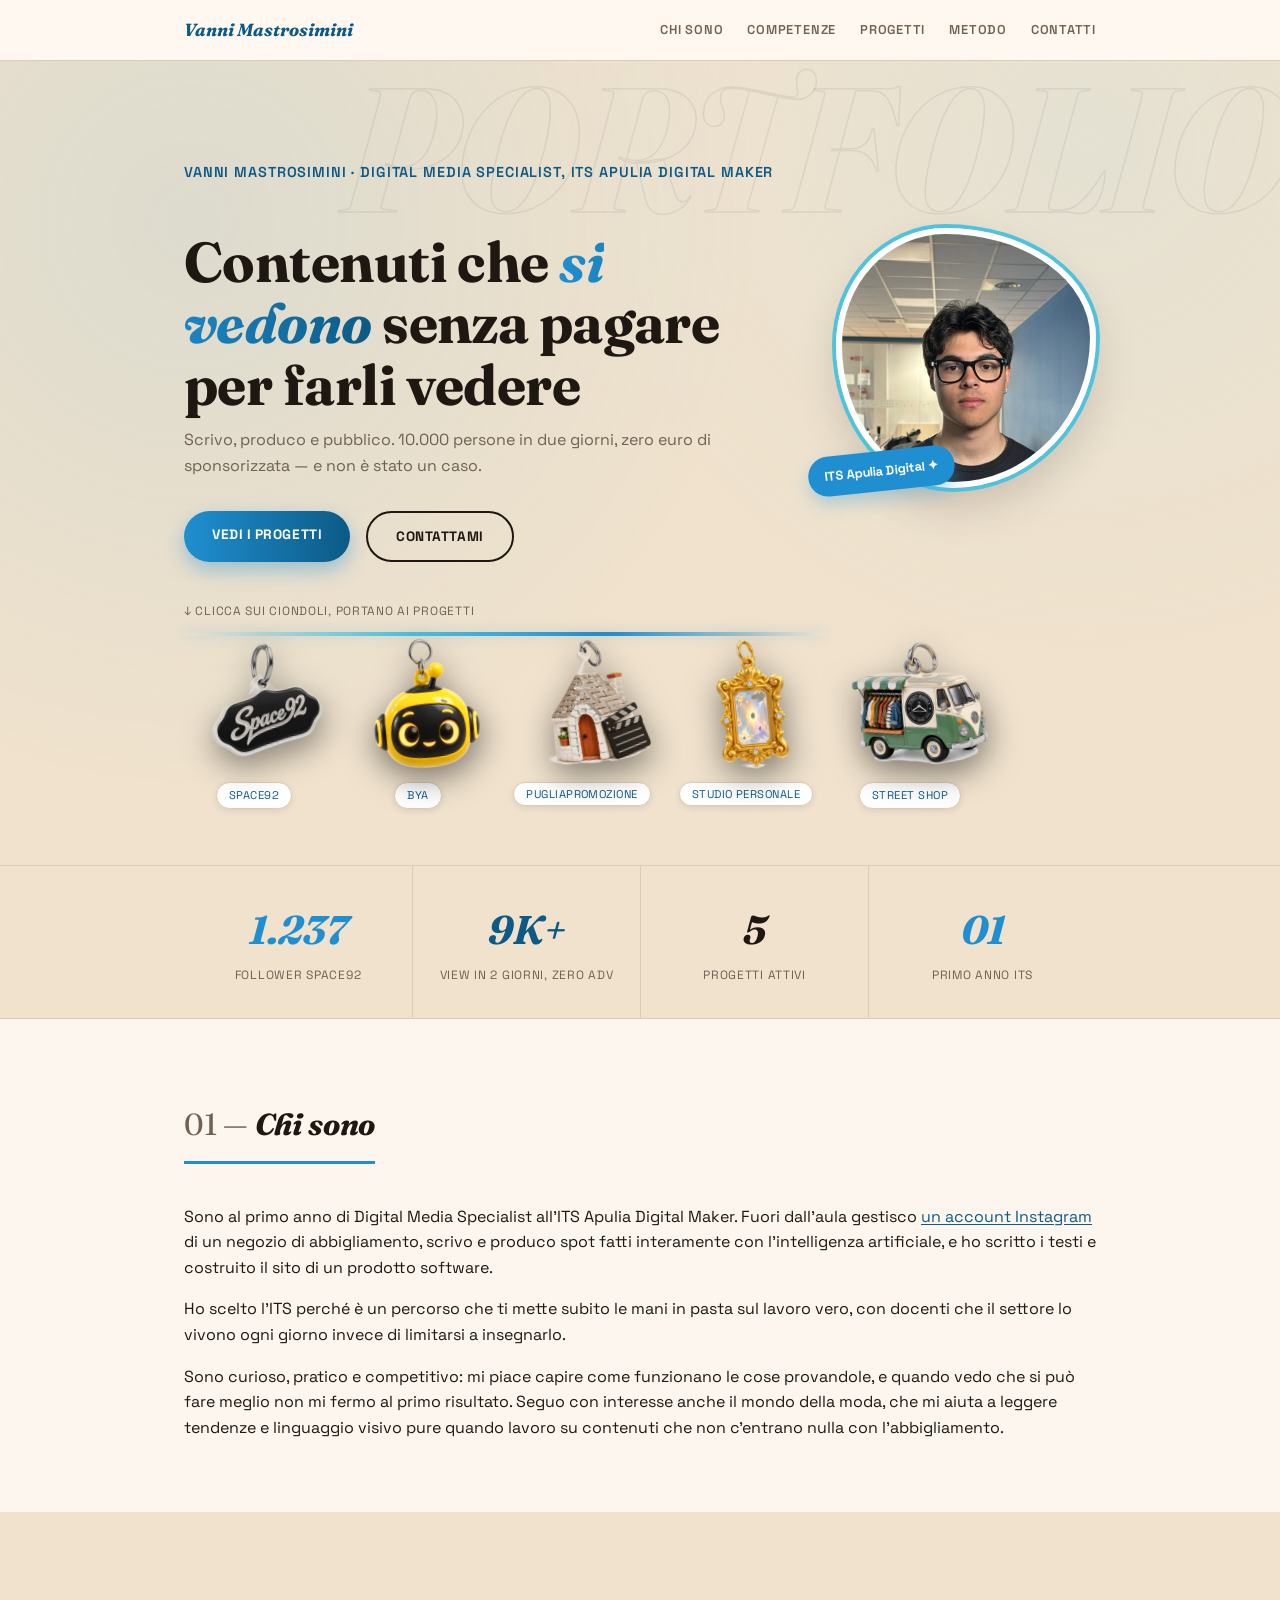
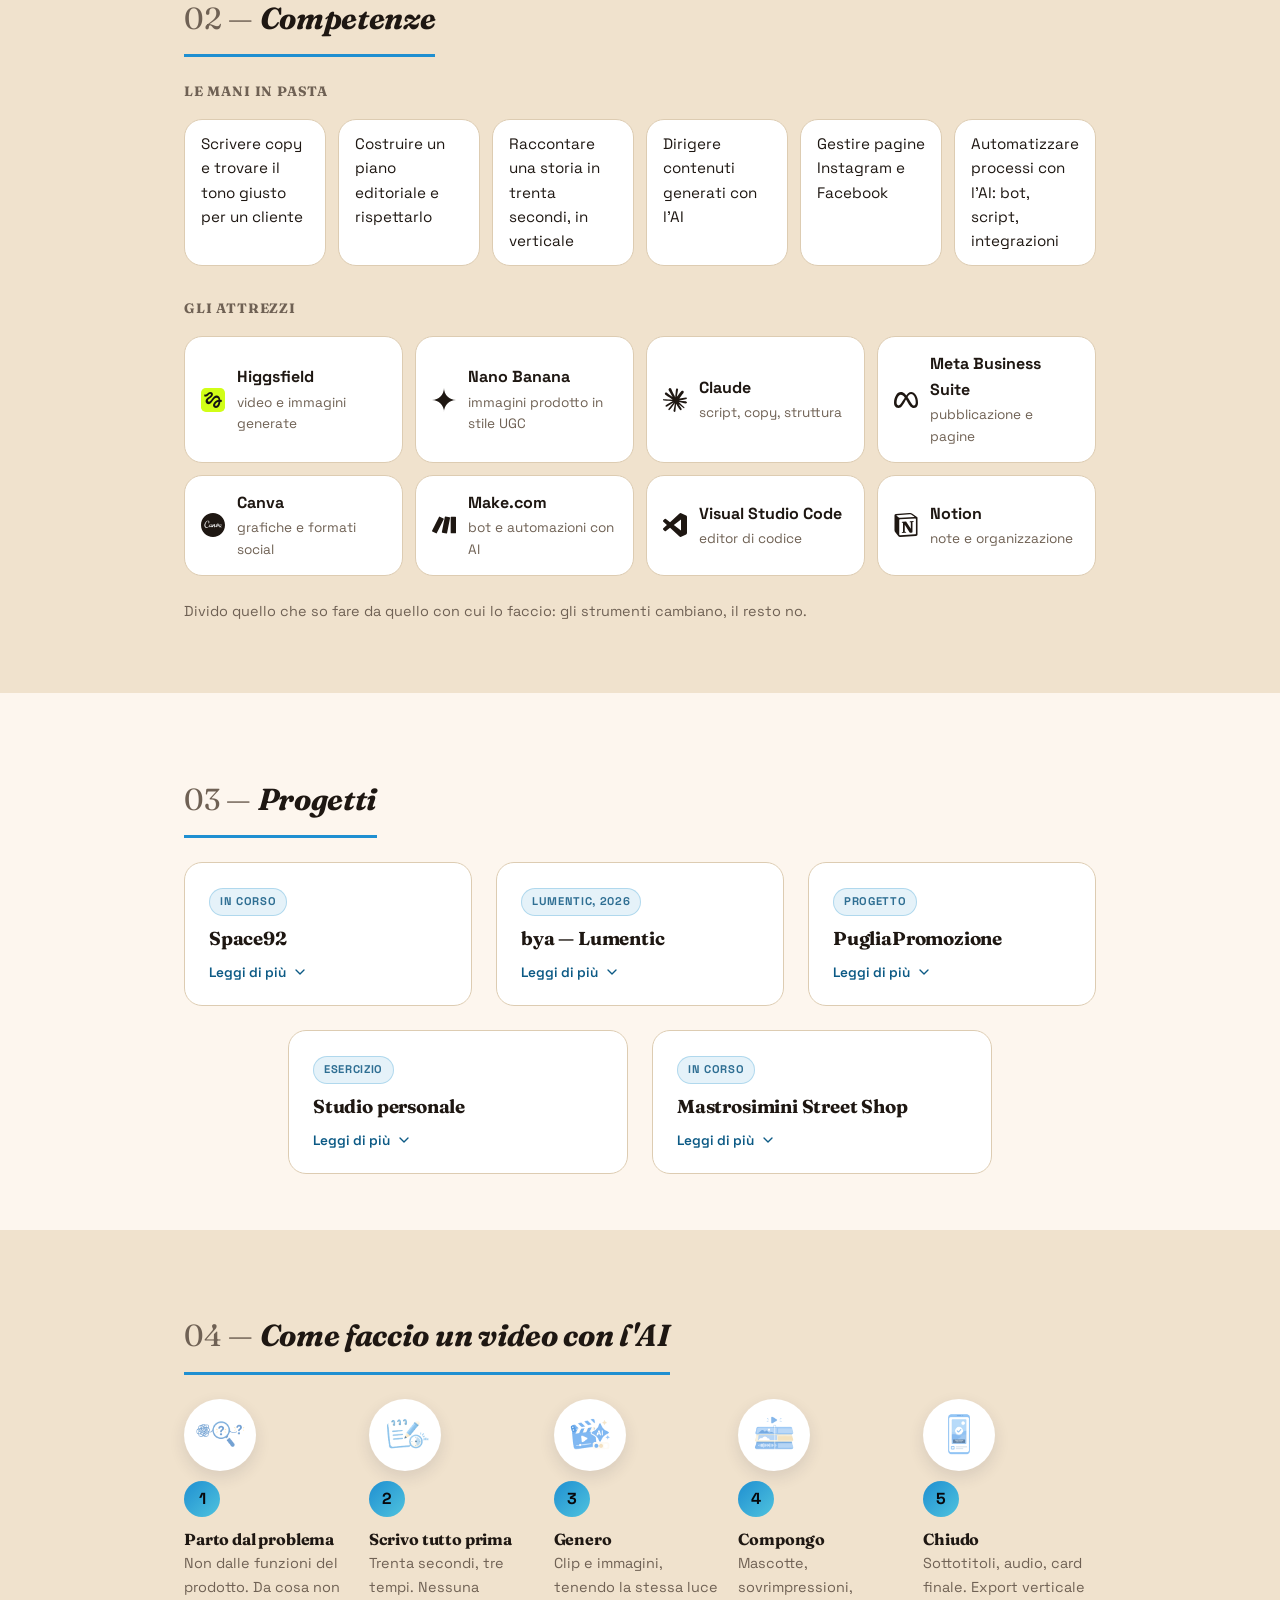
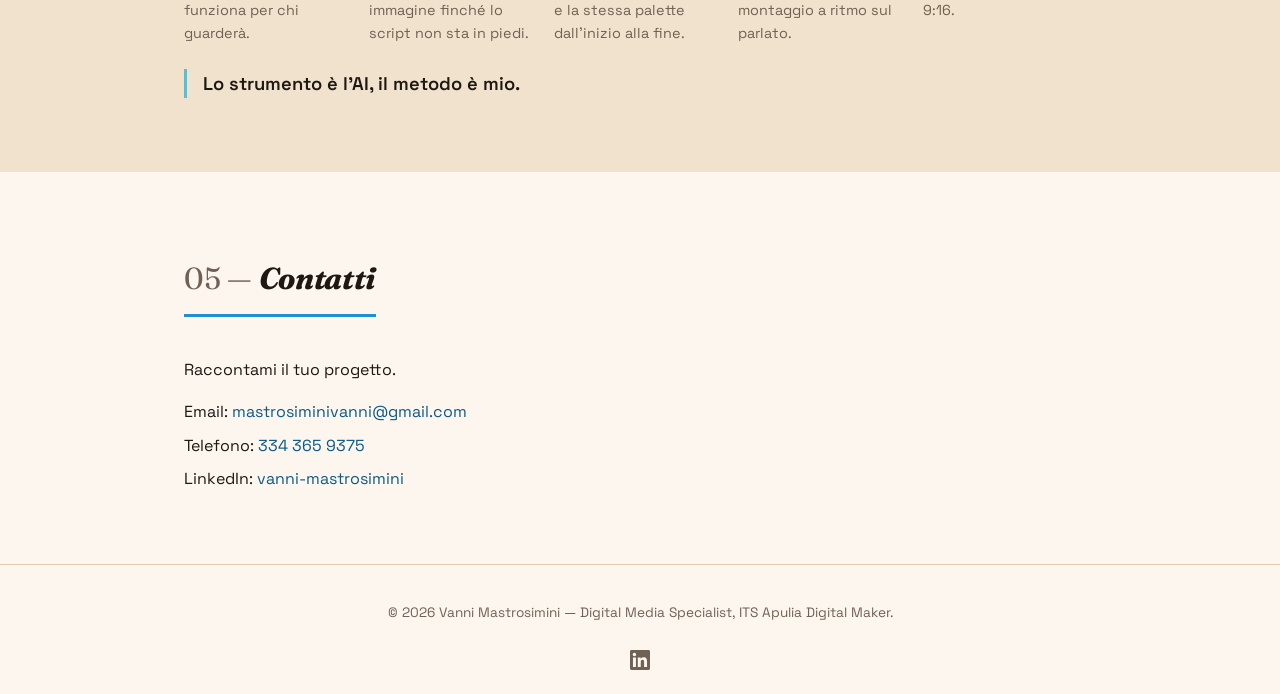
==== index.html @ ed8024ba "Make keychains read as clickable, add contrast to Metodo icons - Add a "clicca sui ciondoli" hint ab" ====
<!DOCTYPE html>
<html lang="it">
<head>
<meta charset="UTF-8">
<meta name="viewport" content="width=device-width, initial-scale=1.0">
<title>Vanni Mastrosimini — Portfolio</title>
<meta name="description" content="Portfolio di Vanni Mastrosimini, studente Digital Media Specialist all'ITS Apulia Digital Maker: gestione social, video e siti generati con l'AI, progetti reali per Space92, bya e altri.">
<link rel="preconnect" href="https://fonts.googleapis.com">
<link rel="preconnect" href="https://fonts.gstatic.com" crossorigin>
<link href="https://fonts.googleapis.com/css2?family=Fraunces:ital,opsz,wght@0,9..144,300..900;1,9..144,300..900&family=Space+Grotesk:wght@400..700&display=swap" rel="stylesheet">
<link rel="stylesheet" href="style.css">
</head>
<body>

<header class="navbar">
  <div class="container nav-inner">
    <span class="logo">Vanni Mastrosimini</span>
    <nav>
      <a href="#about">Chi sono</a>
      <a href="#skills">Competenze</a>
      <a href="#projects">Progetti</a>
      <a href="#method">Metodo</a>
      <a href="#contact">Contatti</a>
    </nav>
  </div>
</header>

<section class="hero">
  <div class="container hero-inner">
    <div class="hero-grid">
      <div class="hero-text">
        <p class="kicker">Vanni Mastrosimini · Digital Media Specialist, ITS Apulia Digital Maker</p>
        <h1>Contenuti che <span>si vedono</span> senza pagare per farli vedere</h1>
        <p class="lead">Scrivo, produco e pubblico. 10.000 persone in due giorni, zero euro di sponsorizzata — e non è stato un caso.</p>
        <div class="cta">
          <a href="#projects" class="btn btn-primary">Vedi i progetti</a>
          <a href="#contact" class="btn btn-outline">Contattami</a>
        </div>
      </div>
      <div class="hero-photo-wrap">
        <img src="images/photo-vanni.jpg" alt="Vanni Mastrosimini" class="hero-photo" width="560" height="420" fetchpriority="high">
        <span class="hero-badge">ITS Apulia Digital ✦</span>
      </div>
    </div>

    <div class="keyring">
      <p class="keyring-hint">↓ Clicca sui ciondoli, portano ai progetti</p>
      <div class="keyring-bar"></div>
      <div class="keyring-charms">
        <a href="https://www.instagram.com/space92_teresa/" target="_blank" rel="noopener" class="charm-link" title="Space92" style="--i:0; --amp:9deg; --dur:2.8s">
          <img src="images/keychain-space92.png" alt="Portachiavi Space92" class="keychain-charm" width="280" height="280" loading="lazy">
          <span class="charm-label">Space92</span>
        </a>
        <a href="https://www.buildyouragent.it/" target="_blank" rel="noopener" class="charm-link" title="bya — Lumentic" style="--i:1; --amp:6deg; --dur:3.4s">
          <img src="images/keychain-bya.png" alt="Portachiavi bya" class="keychain-charm" width="280" height="280" loading="lazy">
          <span class="charm-label">bya</span>
        </a>
        <button type="button" class="charm-link" title="PugliaPromozione" data-project="puglia" style="--i:2; --amp:10deg; --dur:3.0s">
          <img src="images/keychain-pugliapromozione.png" alt="Portachiavi PugliaPromozione" class="keychain-charm" width="280" height="280" loading="lazy">
          <span class="charm-label">PugliaPromozione</span>
        </button>
        <button type="button" class="charm-link" title="Studio personale" data-project="studio" style="--i:3; --amp:5deg; --dur:3.6s">
          <img src="images/keychain-studio-personale.png" alt="Portachiavi Studio personale" class="keychain-charm" width="280" height="280" loading="lazy">
          <span class="charm-label">Studio personale</span>
        </button>
        <a href="https://www.instagram.com/mastrosiministreet_shop/" target="_blank" rel="noopener" class="charm-link" title="Mastrosimini Street Shop" style="--i:4; --amp:7deg; --dur:3.8s">
          <img src="images/keychain-streetshop.png" alt="Portachiavi Mastrosimini Street Shop" class="keychain-charm" width="280" height="280" loading="lazy">
          <span class="charm-label">Street Shop</span>
        </a>
      </div>
    </div>
  </div>
</section>

<div class="modal-overlay" id="projectModal" aria-hidden="true">
  <div class="modal" role="dialog" aria-modal="true" aria-labelledby="modalTitle">
    <button type="button" class="modal-close" aria-label="Chiudi">&times;</button>
    <div class="modal-media"></div>
    <span class="tag modal-tag"></span>
    <h3 id="modalTitle"></h3>
    <p class="modal-desc"></p>
    <a class="modal-link" target="_blank" rel="noopener">Vedi il profilo ↗</a>
  </div>
</div>

<section class="stats reveal">
  <div class="container stats-grid">
    <div class="stat">
      <span class="stat-num" data-target="1353" data-format="it">0</span>
      <span class="stat-label">Follower Space92</span>
    </div>
    <div class="stat">
      <span class="stat-num" data-target="10" data-suffix="K+">0</span>
      <span class="stat-label">View in 2 giorni, zero ADV</span>
    </div>
    <div class="stat">
      <span class="stat-num" data-target="6">0</span>
      <span class="stat-label">Progetti attivi</span>
    </div>
    <div class="stat">
      <span class="stat-num" data-target="1" data-pad="2">00</span>
      <span class="stat-label">Primo anno ITS</span>
    </div>
  </div>
</section>

<section id="about" class="section reveal">
  <div class="container">
    <h2>Chi sono</h2>
    <p>Sono al primo anno di Digital Media Specialist all'ITS Apulia Digital Maker. Fuori dall'aula gestisco <a href="https://www.instagram.com/space92_teresa/" target="_blank" rel="noopener" class="inline-link">un account Instagram</a> di un negozio di abbigliamento, scrivo e produco spot fatti interamente con l'intelligenza artificiale, e ho scritto i testi e costruito il sito di un prodotto software.</p>
    <p>Ho scelto l'ITS perché è un percorso che ti mette subito le mani in pasta sul lavoro vero, con docenti che il settore lo vivono ogni giorno invece di limitarsi a insegnarlo.</p>
    <p>Sono curioso, pratico e competitivo: mi piace capire come funzionano le cose provandole, e quando vedo che si può fare meglio non mi fermo al primo risultato. Seguo con interesse anche il mondo della moda, che mi aiuta a leggere tendenze e linguaggio visivo pure quando lavoro su contenuti che non c'entrano nulla con l'abbigliamento.</p>
  </div>
</section>

<section id="skills" class="section alt reveal">
  <div class="container">
    <h2>Competenze</h2>
    <h3 class="subhead">Le mani in pasta</h3>
    <ul class="skills-grid">
      <li>Scrivere copy e trovare il tono giusto per un cliente</li>
      <li>Costruire un piano editoriale e rispettarlo</li>
      <li>Raccontare una storia in trenta secondi, in verticale</li>
      <li>Dirigere contenuti generati con l'AI</li>
      <li>Gestire pagine Instagram e Facebook</li>
      <li>Automatizzare processi con l'AI: bot, script, integrazioni</li>
    </ul>
    <h3 class="subhead">Gli attrezzi</h3>
    <ul class="tools-grid">
      <li>
        <img src="images/higgsfield-icon.png" alt="Higgsfield" class="tool-icon tool-icon-logo" width="24" height="24" loading="lazy">
        <span class="tool-text"><strong>Higgsfield</strong><span>video e immagini generate</span></span>
      </li>
      <li>
        <svg class="tool-icon" aria-hidden="true" focusable="false" viewBox="0 0 24 24" xmlns="http://www.w3.org/2000/svg"><title>Google Gemini</title><path fill="currentColor" d="M11.04 19.32Q12 21.51 12 24q0-2.49.93-4.68.96-2.19 2.58-3.81t3.81-2.55Q21.51 12 24 12q-2.49 0-4.68-.93a12.3 12.3 0 0 1-3.81-2.58 12.3 12.3 0 0 1-2.58-3.81Q12 2.49 12 0q0 2.49-.96 4.68-.93 2.19-2.55 3.81a12.3 12.3 0 0 1-3.81 2.58Q2.49 12 0 12q2.49 0 4.68.96 2.19.93 3.81 2.55t2.55 3.81"/></svg>
        <span class="tool-text"><strong>Nano Banana</strong><span>immagini prodotto in stile UGC</span></span>
      </li>
      <li>
        <svg class="tool-icon" aria-hidden="true" focusable="false" viewBox="0 0 24 24" xmlns="http://www.w3.org/2000/svg"><title>Claude</title><path fill="currentColor" d="m4.7144 15.9555 4.7174-2.6471.079-.2307-.079-.1275h-.2307l-.7893-.0486-2.6956-.0729-2.3375-.0971-2.2646-.1214-.5707-.1215-.5343-.7042.0546-.3522.4797-.3218.686.0608 1.5179.1032 2.2767.1578 1.6514.0972 2.4468.255h.3886l.0546-.1579-.1336-.0971-.1032-.0972L6.973 9.8356l-2.55-1.6879-1.3356-.9714-.7225-.4918-.3643-.4614-.1578-1.0078.6557-.7225.8803.0607.2246.0607.8925.686 1.9064 1.4754 2.4893 1.8336.3643.3035.1457-.1032.0182-.0728-.164-.2733-1.3539-2.4467-1.445-2.4893-.6435-1.032-.17-.6194c-.0607-.255-.1032-.4674-.1032-.7285L6.287.1335 6.6997 0l.9957.1336.419.3642.6192 1.4147 1.0018 2.2282 1.5543 3.0296.4553.8985.2429.8318.091.255h.1579v-.1457l.1275-1.706.2368-2.0947.2307-2.6957.0789-.7589.3764-.9107.7468-.4918.5828.2793.4797.686-.0668.4433-.2853 1.8517-.5586 2.9021-.3643 1.9429h.2125l.2429-.2429.9835-1.3053 1.6514-2.0643.7286-.8196.85-.9046.5464-.4311h1.0321l.759 1.1293-.34 1.1657-1.0625 1.3478-.8804 1.1414-1.2628 1.7-.7893 1.36.0729.1093.1882-.0183 2.8535-.607 1.5421-.2794 1.8396-.3157.8318.3886.091.3946-.3278.8075-1.967.4857-2.3072.4614-3.4364.8136-.0425.0304.0486.0607 1.5482.1457.6618.0364h1.621l3.0175.2247.7892.522.4736.6376-.079.4857-1.2142.6193-1.6393-.3886-3.825-.9107-1.3113-.3279h-.1822v.1093l1.0929 1.0686 2.0035 1.8092 2.5075 2.3314.1275.5768-.3218.4554-.34-.0486-2.2039-1.6575-.85-.7468-1.9246-1.621h-.1275v.17l.4432.6496 2.3436 3.5214.1214 1.0807-.17.3521-.6071.2125-.6679-.1214-1.3721-1.9246L14.38 17.959l-1.1414-1.9428-.1397.079-.674 7.2552-.3156.3703-.7286.2793-.6071-.4614-.3218-.7468.3218-1.4753.3886-1.9246.3157-1.53.2853-1.9004.17-.6314-.0121-.0425-.1397.0182-1.4328 1.9672-2.1796 2.9446-1.7243 1.8456-.4128.164-.7164-.3704.0667-.6618.4008-.5889 2.386-3.0357 1.4389-1.882.929-1.0868-.0062-.1579h-.0546l-6.3385 4.1164-1.1293.1457-.4857-.4554.0608-.7467.2307-.2429 1.9064-1.3114Z"/></svg>
        <span class="tool-text"><strong>Claude</strong><span>script, copy, struttura</span></span>
      </li>
      <li>
        <svg class="tool-icon" aria-hidden="true" focusable="false" viewBox="0 0 24 24" xmlns="http://www.w3.org/2000/svg"><title>Meta</title><path fill="currentColor" d="M6.915 4.03c-1.968 0-3.683 1.28-4.871 3.113C.704 9.208 0 11.883 0 14.449c0 .706.07 1.369.21 1.973a6.624 6.624 0 0 0 .265.86 5.297 5.297 0 0 0 .371.761c.696 1.159 1.818 1.927 3.593 1.927 1.497 0 2.633-.671 3.965-2.444.76-1.012 1.144-1.626 2.663-4.32l.756-1.339.186-.325c.061.1.121.196.183.3l2.152 3.595c.724 1.21 1.665 2.556 2.47 3.314 1.046.987 1.992 1.22 3.06 1.22 1.075 0 1.876-.355 2.455-.843a3.743 3.743 0 0 0 .81-.973c.542-.939.861-2.127.861-3.745 0-2.72-.681-5.357-2.084-7.45-1.282-1.912-2.957-2.93-4.716-2.93-1.047 0-2.088.467-3.053 1.308-.652.57-1.257 1.29-1.82 2.05-.69-.875-1.335-1.547-1.958-2.056-1.182-.966-2.315-1.303-3.454-1.303zm10.16 2.053c1.147 0 2.188.758 2.992 1.999 1.132 1.748 1.647 4.195 1.647 6.4 0 1.548-.368 2.9-1.839 2.9-.58 0-1.027-.23-1.664-1.004-.496-.601-1.343-1.878-2.832-4.358l-.617-1.028a44.908 44.908 0 0 0-1.255-1.98c.07-.109.141-.224.211-.327 1.12-1.667 2.118-2.602 3.358-2.602zm-10.201.553c1.265 0 2.058.791 2.675 1.446.307.327.737.871 1.234 1.579l-1.02 1.566c-.757 1.163-1.882 3.017-2.837 4.338-1.191 1.649-1.81 1.817-2.486 1.817-.524 0-1.038-.237-1.383-.794-.263-.426-.464-1.13-.464-2.046 0-2.221.63-4.535 1.66-6.088.454-.687.964-1.226 1.533-1.533a2.264 2.264 0 0 1 1.088-.285z"/></svg>
        <span class="tool-text"><strong>Meta Business Suite</strong><span>pubblicazione e pagine</span></span>
      </li>
      <li>
        <svg class="tool-icon" aria-hidden="true" focusable="false" viewBox="0 0 24 24" xmlns="http://www.w3.org/2000/svg"><title>Canva</title><path fill="currentColor" d="M12 0C5.373 0 0 5.373 0 12s5.373 12 12 12 12-5.373 12-12S18.627 0 12 0zM6.962 7.68c.754 0 1.337.549 1.405 1.2.069.583-.171 1.097-.822 1.406-.343.171-.48.172-.549.069-.034-.069 0-.137.069-.206.617-.514.617-.926.548-1.508-.034-.378-.308-.618-.583-.618-1.2 0-2.914 2.674-2.674 4.629.103.754.549 1.646 1.509 1.646.308 0 .65-.103.96-.24.5-.264.799-.47 1.097-.8-.073-.885.704-2.046 1.851-2.046.515 0 .926.205.96.583.068.514-.377.582-.514.582s-.378-.034-.378-.17c-.034-.138.309-.07.275-.378-.035-.206-.24-.274-.446-.274-.72 0-1.131.994-1.029 1.611.035.275.172.549.447.549.205 0 .514-.31.617-.755.068-.308.343-.514.583-.514.102 0 .17.034.205.171v.138c-.034.137-.137.548-.102.651 0 .069.034.171.17.171.092 0 .436-.18.777-.459.117-.59.253-1.298.253-1.357.034-.24.137-.48.617-.48.103 0 .171.034.205.171v.138l-.136.617c.445-.583 1.097-.994 1.508-.994.172 0 .309.102.309.274 0 .103 0 .274-.069.446-.137.377-.309.96-.412 1.474 0 .137.035.274.207.274.171 0 .685-.206 1.096-.754l.007-.004c-.002-.068-.007-.134-.007-.202 0-.411.035-.754.104-.994.068-.274.411-.514.617-.514.103 0 .205.069.205.171 0 .035 0 .103-.034.137-.137.446-.24.857-.24 1.269 0 .24.034.582.102.788 0 .034.035.069.07.069.068 0 .548-.445.89-1.028-.308-.206-.48-.549-.48-.96 0-.72.446-1.097.858-1.097.343 0 .617.24.617.72 0 .308-.103.65-.274.96h.102a.77.77 0 0 0 .584-.24.293.293 0 0 1 .134-.117c.335-.425.83-.74 1.41-.74.48 0 .924.205.959.582.068.515-.378.618-.515.618l-.002-.002c-.138 0-.377-.035-.377-.172 0-.137.309-.068.274-.376-.034-.206-.24-.275-.446-.275-.686 0-1.13.891-1.028 1.611.034.275.171.583.445.583.206 0 .515-.308.652-.754.068-.274.343-.514.583-.514.103 0 .17.034.205.171 0 .069 0 .206-.137.652-.17.308-.171.48-.137.617.034.274.171.48.309.583.034.034.068.102.068.102 0 .069-.034.138-.137.138-.034 0-.068 0-.103-.035-.514-.205-.72-.548-.789-.891-.205.24-.445.377-.72.377-.445 0-.89-.411-.96-.926a1.609 1.609 0 0 1 .075-.649c-.203.13-.422.203-.623.203h-.17c-.447.652-.927 1.098-1.27 1.303a.896.896 0 0 1-.377.104c-.068 0-.171-.035-.205-.104-.095-.152-.156-.392-.193-.667-.481.527-1.145.805-1.453.805-.343 0-.548-.206-.582-.55v-.376c.102-.754.377-1.2.377-1.337a.074.074 0 0 0-.069-.07c-.24 0-1.028.824-1.166 1.373l-.103.445c-.068.309-.377.515-.582.515-.103 0-.172-.035-.206-.172v-.137l.046-.233c-.435.31-.87.508-1.075.508-.308 0-.48-.172-.514-.412-.206.274-.445.412-.754.412-.352 0-.696-.24-.862-.593-.244.275-.523.553-.852.764-.48.309-1.028.549-1.68.549-.582 0-1.097-.309-1.371-.583-.412-.377-.651-.96-.686-1.509-.205-1.68.823-3.84 2.4-4.8.378-.205.755-.343 1.132-.343zm9.77 3.291c-.104 0-.172.172-.172.343 0 .274.137.583.309.755a1.74 1.74 0 0 0 .102-.583c0-.343-.137-.515-.24-.515z"/></svg>
        <span class="tool-text"><strong>Canva</strong><span>grafiche e formati social</span></span>
      </li>
      <li>
        <svg class="tool-icon" aria-hidden="true" focusable="false" viewBox="0 0 24 24" xmlns="http://www.w3.org/2000/svg"><title>Make</title><path fill="currentColor" d="M13.38 3.498c-.27 0-.511.19-.566.465L9.85 18.986a.578.578 0 0 0 .453.678l4.095.826a.58.58 0 0 0 .682-.455l2.963-15.021a.578.578 0 0 0-.453-.678l-4.096-.826a.589.589 0 0 0-.113-.012zm-5.876.098a.576.576 0 0 0-.516.318L.062 17.697a.575.575 0 0 0 .256.774l3.733 1.877a.578.578 0 0 0 .775-.258l6.926-13.781a.577.577 0 0 0-.256-.776L7.762 3.658a.571.571 0 0 0-.258-.062zm11.74.115a.576.576 0 0 0-.576.576v15.426c0 .318.258.578.576.578h4.178a.58.58 0 0 0 .578-.578V4.287a.578.578 0 0 0-.578-.576Z"/></svg>
        <span class="tool-text"><strong>Make.com</strong><span>bot e automazioni con AI</span></span>
      </li>
      <li>
        <svg class="tool-icon" aria-hidden="true" focusable="false" viewBox="0 0 24 24" xmlns="http://www.w3.org/2000/svg"><title>Visual Studio Code</title><path fill="currentColor" d="M23.15 2.587L18.21.21a1.494 1.494 0 0 0-1.705.29l-9.46 8.63-4.12-3.128a.999.999 0 0 0-1.276.057L.327 7.261A1 1 0 0 0 .326 8.74L3.899 12 .326 15.26a1 1 0 0 0 .001 1.479L1.65 17.94a.999.999 0 0 0 1.276.057l4.12-3.128 9.46 8.63a1.492 1.492 0 0 0 1.704.29l4.942-2.377A1.5 1.5 0 0 0 24 20.06V3.939a1.5 1.5 0 0 0-.85-1.352zm-5.146 14.861L10.826 12l7.178-5.448v10.896z"/></svg>
        <span class="tool-text"><strong>Visual Studio Code</strong><span>editor di codice</span></span>
      </li>
      <li>
        <svg class="tool-icon" aria-hidden="true" focusable="false" viewBox="0 0 24 24" xmlns="http://www.w3.org/2000/svg"><title>Notion</title><path fill="currentColor" d="M4.459 4.208c.746.606 1.026.56 2.428.466l13.215-.793c.28 0 .047-.28-.046-.326L17.86 1.968c-.42-.326-.981-.7-2.055-.607L3.01 2.295c-.466.046-.56.28-.374.466zm.793 3.08v13.904c0 .747.373 1.027 1.214.98l14.523-.84c.841-.046.935-.56.935-1.167V6.354c0-.606-.233-.933-.748-.887l-15.177.887c-.56.047-.747.327-.747.933zm14.337.745c.093.42 0 .84-.42.888l-.7.14v10.264c-.608.327-1.168.514-1.635.514-.748 0-.935-.234-1.495-.933l-4.577-7.186v6.952L12.21 19s0 .84-1.168.84l-3.222.186c-.093-.186 0-.653.327-.746l.84-.233V9.854L7.822 9.76c-.094-.42.14-1.026.793-1.073l3.456-.233 4.764 7.279v-6.44l-1.215-.139c-.093-.514.28-.887.747-.933zM1.936 1.035l13.31-.98c1.634-.14 2.055-.047 3.082.7l4.249 2.986c.7.513.934.653.934 1.213v16.378c0 1.026-.373 1.634-1.68 1.726l-15.458.934c-.98.047-1.448-.093-1.962-.747l-3.129-4.06c-.56-.747-.793-1.306-.793-1.96V2.667c0-.839.374-1.54 1.447-1.632z"/></svg>
        <span class="tool-text"><strong>Notion</strong><span>note e organizzazione</span></span>
      </li>
    </ul>
    <p class="note">Divido quello che so fare da quello con cui lo faccio: gli strumenti cambiano, il resto no.</p>
  </div>
</section>

<section id="projects" class="section reveal">
  <div class="container">
    <h2>Progetti</h2>
    <div class="projects-grid">
      <div class="project-card">
        <span class="tag">in corso</span>
        <h3>Space92</h3>
        <button class="project-toggle" aria-expanded="false">
          <span>Leggi di più</span>
          <svg class="toggle-arrow" aria-hidden="true" focusable="false" viewBox="0 0 24 24" width="16" height="16" fill="none" stroke="currentColor" stroke-width="2" stroke-linecap="round" stroke-linejoin="round"><path d="M6 9l6 6 6-6"/></svg>
        </button>
        <div class="project-details">
          <p>Gestisco <a href="https://www.instagram.com/space92_teresa/" target="_blank" rel="noopener" class="inline-link">un account Instagram</a> di un negozio di abbigliamento uomo e donna, da mesi, ogni settimana: piano editoriale, foto e video, caption, pubblicazione, risposta a commenti e messaggi, storie in evidenza aggiornate a ogni collezione. 1.353 follower, negozio aperto sei giorni su sette.</p>
          <a href="https://www.instagram.com/space92_teresa/" target="_blank" rel="noopener">Vedi il profilo →</a>
        </div>
      </div>
      <div class="project-card">
        <span class="tag">Lumentic, 2026</span>
        <h3>bya — Lumentic</h3>
        <button class="project-toggle" aria-expanded="false">
          <span>Leggi di più</span>
          <svg class="toggle-arrow" aria-hidden="true" focusable="false" viewBox="0 0 24 24" width="16" height="16" fill="none" stroke="currentColor" stroke-width="2" stroke-linecap="round" stroke-linejoin="round"><path d="M6 9l6 6 6-6"/></svg>
        </button>
        <div class="project-details">
          <p>Quattro spot generati con l'AI e il sito completo di un prodotto software (un agente che risponde ai messaggi, prende prenotazioni, manda promemoria). Ho scritto le quattro storie di settore, prodotto i video e curato i testi del sito in italiano e inglese.</p>
          <a href="https://www.buildyouragent.it/" target="_blank" rel="noopener">Vedi il sito →</a>
        </div>
      </div>
      <div class="project-card">
        <span class="tag">progetto</span>
        <h3>PugliaPromozione</h3>
        <button class="project-toggle" aria-expanded="false">
          <span>Leggi di più</span>
          <svg class="toggle-arrow" aria-hidden="true" focusable="false" viewBox="0 0 24 24" width="16" height="16" fill="none" stroke="currentColor" stroke-width="2" stroke-linecap="round" stroke-linejoin="round"><path d="M6 9l6 6 6-6"/></svg>
        </button>
        <div class="project-details has-media">
          <video src="images/puglia.mp4" controls preload="none" class="project-video"></video>
          <p>Un video generato interamente con l'AI dove la vera difficoltà non era generare, ma non farsi riconoscere: niente effetti, niente inquadrature impossibili, solo quello che una troupe avrebbe potuto girare davvero. Sottotitoli in italiano e inglese.</p>
        </div>
      </div>
      <div class="project-card">
        <span class="tag">esercizio</span>
        <h3>Studio personale</h3>
        <button class="project-toggle" aria-expanded="false">
          <span>Leggi di più</span>
          <svg class="toggle-arrow" aria-hidden="true" focusable="false" viewBox="0 0 24 24" width="16" height="16" fill="none" stroke="currentColor" stroke-width="2" stroke-linecap="round" stroke-linejoin="round"><path d="M6 9l6 6 6-6"/></svg>
        </button>
        <div class="project-details has-media">
          <video src="images/studio-personale.mp4" controls preload="none" class="project-video"></video>
          <p>Nessun cliente, nessuna consegna: volevo capire dove l'AI si rompe, e ho scelto il terreno più difficile — un immaginario di fascia alta, sala da ballo, oro, cristallo, un solo soggetto da tenere coerente inquadratura dopo inquadratura.</p>
        </div>
      </div>
      <div class="project-card">
        <span class="tag">in corso</span>
        <h3>Mastrosimini Street Shop</h3>
        <button class="project-toggle" aria-expanded="false">
          <span>Leggi di più</span>
          <svg class="toggle-arrow" aria-hidden="true" focusable="false" viewBox="0 0 24 24" width="16" height="16" fill="none" stroke="currentColor" stroke-width="2" stroke-linecap="round" stroke-linejoin="round"><path d="M6 9l6 6 6-6"/></svg>
        </button>
        <div class="project-details">
          <p>Gestisco <a href="https://www.instagram.com/mastrosiministreet_shop/" target="_blank" rel="noopener" class="inline-link">l'account Instagram</a> dell'attività di mio padre: abbigliamento uomo venduto da un furgone che gira i mercati settimanali di sei paesi. Lanciato con due reel, oltre 10.000 visualizzazioni in due giorni, zero euro di sponsorizzata.</p>
          <a href="https://www.instagram.com/mastrosiministreet_shop/" target="_blank" rel="noopener">Vedi il profilo →</a>
        </div>
      </div>
    </div>
  </div>
</section>

<section id="method" class="section alt reveal">
  <div class="container">
    <h2>Come faccio un video con l'AI</h2>
    <div class="method-steps">
      <div class="method-step">
        <img src="images/method-1-problema.png" alt="" class="method-icon" width="160" height="160" loading="lazy">
        <span class="step-num">1</span>
        <div>
          <h3>Parto dal problema</h3>
          <p>Non dalle funzioni del prodotto. Da cosa non funziona per chi guarderà.</p>
        </div>
      </div>
      <div class="method-step">
        <img src="images/method-2-scrittura.png" alt="" class="method-icon" width="160" height="160" loading="lazy">
        <span class="step-num">2</span>
        <div>
          <h3>Scrivo tutto prima</h3>
          <p>Trenta secondi, tre tempi. Nessuna immagine finché lo script non sta in piedi.</p>
        </div>
      </div>
      <div class="method-step">
        <img src="images/method-3-genero.png" alt="" class="method-icon" width="160" height="160" loading="lazy">
        <span class="step-num">3</span>
        <div>
          <h3>Genero</h3>
          <p>Clip e immagini, tenendo la stessa luce e la stessa palette dall'inizio alla fine.</p>
        </div>
      </div>
      <div class="method-step">
        <img src="images/method-4-compongo.png" alt="" class="method-icon" width="160" height="160" loading="lazy">
        <span class="step-num">4</span>
        <div>
          <h3>Compongo</h3>
          <p>Mascotte, sovrimpressioni, montaggio a ritmo sul parlato.</p>
        </div>
      </div>
      <div class="method-step">
        <img src="images/method-5-chiudo.png" alt="" class="method-icon" width="160" height="160" loading="lazy">
        <span class="step-num">5</span>
        <div>
          <h3>Chiudo</h3>
          <p>Sottotitoli, audio, card finale. Export verticale 9:16.</p>
        </div>
      </div>
    </div>
    <p class="highlight">Lo strumento è l'AI, il metodo è mio.</p>
  </div>
</section>

<section id="contact" class="section reveal">
  <div class="container">
    <h2>Contatti</h2>
    <p>Raccontami il tuo progetto.</p>
    <ul class="contact-list">
      <li>Email: <a href="mailto:mastrosiminivanni@gmail.com">mastrosiminivanni@gmail.com</a></li>
      <li>Telefono: <a href="tel:+393343659375">334 365 9375</a></li>
      <li>LinkedIn: <a href="https://www.linkedin.com/in/vanni-mastrosimini" target="_blank" rel="noopener">vanni-mastrosimini</a></li>
    </ul>
  </div>
</section>

<footer>
  <div class="container footer-inner">
    <p>&copy; 2026 Vanni Mastrosimini — Digital Media Specialist, ITS Apulia Digital Maker.</p>
    <a href="https://www.linkedin.com/in/vanni-mastrosimini" target="_blank" rel="noopener" class="footer-social" aria-label="Profilo LinkedIn di Vanni Mastrosimini">
      <svg viewBox="0 0 24 24" width="20" height="20" aria-hidden="true" focusable="false" xmlns="http://www.w3.org/2000/svg"><title>LinkedIn</title><path fill="currentColor" d="M20.447 20.452h-3.554v-5.569c0-1.328-.027-3.037-1.852-3.037-1.853 0-2.136 1.445-2.136 2.939v5.667H9.351V9h3.414v1.561h.046c.477-.9 1.637-1.85 3.37-1.85 3.601 0 4.267 2.37 4.267 5.455v6.286zM5.337 7.433c-1.144 0-2.063-.926-2.063-2.065 0-1.138.92-2.063 2.063-2.063 1.14 0 2.064.925 2.064 2.063 0 1.139-.925 2.065-2.064 2.065zm1.782 13.019H3.555V9h3.564v11.452zM22.225 0H1.771C.792 0 0 .774 0 1.729v20.542C0 23.227.792 24 1.771 24h20.451C23.2 24 24 23.227 24 22.271V1.729C24 .774 23.2 0 22.222 0h.003z"/></svg>
    </a>
  </div>
</footer>

<script>
document.querySelectorAll('.project-toggle').forEach(function (btn) {
  btn.addEventListener('click', function () {
    var card = btn.closest('.project-card');
    var expanded = btn.getAttribute('aria-expanded') === 'true';
    btn.setAttribute('aria-expanded', String(!expanded));
    card.classList.toggle('open', !expanded);
    btn.querySelector('span').textContent = expanded ? 'Leggi di più' : 'Mostra meno';
  });
});

document.querySelectorAll('.project-card').forEach(function (card) {
  var maxTilt = 8;

  card.addEventListener('mousemove', function (e) {
    var rect = card.getBoundingClientRect();
    var x = (e.clientX - rect.left) / rect.width;
    var y = (e.clientY - rect.top) / rect.height;
    var rotateY = (x - 0.5) * maxTilt * 2;
    var rotateX = (0.5 - y) * maxTilt * 2;
    card.style.transform = 'perspective(1000px) rotateX(' + rotateX + 'deg) rotateY(' + rotateY + 'deg) translateZ(4px)';
  });

  card.addEventListener('mouseleave', function () {
    card.style.transform = 'perspective(1000px) rotateX(0) rotateY(0) translateZ(0)';
  });
});

var revealObserver = new IntersectionObserver(function (entries) {
  entries.forEach(function (entry) {
    if (entry.isIntersecting) {
      entry.target.classList.add('is-visible');
      revealObserver.unobserve(entry.target);
    }
  });
}, { threshold: 0.15, rootMargin: '0px 0px -80px 0px' });

document.querySelectorAll('.reveal').forEach(function (el) {
  revealObserver.observe(el);
});

function formatStatValue(value, el) {
  var pad = el.getAttribute('data-pad');
  var format = el.getAttribute('data-format');
  var suffix = el.getAttribute('data-suffix') || '';
  var text = String(value);
  if (pad) text = text.padStart(Number(pad), '0');
  if (format === 'it') text = value.toLocaleString('it-IT');
  return text + suffix;
}

function animateStat(el) {
  var target = Number(el.getAttribute('data-target'));
  var duration = 1400;
  var start = null;

  function step(timestamp) {
    if (start === null) start = timestamp;
    var progress = Math.min((timestamp - start) / duration, 1);
    var eased = 1 - Math.pow(1 - progress, 3);
    var current = Math.round(eased * target);
    el.textContent = formatStatValue(current, el);
    if (progress < 1) {
      requestAnimationFrame(step);
    }
  }

  requestAnimationFrame(step);
}

var statsObserver = new IntersectionObserver(function (entries) {
  entries.forEach(function (entry) {
    if (entry.isIntersecting) {
      entry.target.querySelectorAll('.stat-num[data-target]').forEach(animateStat);
      statsObserver.unobserve(entry.target);
    }
  });
}, { threshold: 0.4 });

var statsSection = document.querySelector('.stats');
if (statsSection) statsObserver.observe(statsSection);

var projectData = {
  space92: {
    tag: 'in corso',
    title: 'Space92',
    desc: "Gestisco l'Instagram di un negozio di abbigliamento uomo e donna, da mesi, ogni settimana: piano editoriale, foto e video, caption, pubblicazione, risposta a commenti e messaggi. 1.353 follower, aperto sei giorni su sette.",
    media: '<img src="images/space92-avatar.jpg" alt="Space92">',
    link: 'https://www.instagram.com/space92_teresa/',
    linkLabel: 'Vedi il profilo ↗'
  },
  bya: {
    tag: 'Lumentic, 2026',
    title: 'bya — Lumentic',
    desc: "Quattro spot generati con l'AI e il sito completo di bya, un agente che risponde ai messaggi, prende prenotazioni e manda promemoria. Ho scritto le quattro storie di settore, prodotto i video e curato i testi del sito in italiano e inglese.",
    media: '<img src="images/bya-og.png" alt="bya">',
    link: 'https://www.buildyouragent.it/',
    linkLabel: 'Vedi il sito ↗'
  },
  puglia: {
    tag: 'progetto',
    title: 'PugliaPromozione',
    desc: "Un video generato interamente con l'AI dove la vera difficoltà non era generare, ma non farsi riconoscere: niente effetti, niente inquadrature impossibili, solo quello che una troupe avrebbe potuto girare davvero.",
    media: '<video src="images/puglia.mp4" controls preload="none"></video>',
    link: '',
    linkLabel: ''
  },
  studio: {
    tag: 'esercizio',
    title: 'Studio personale',
    desc: "Nessun cliente, nessuna consegna: volevo capire dove l'AI si rompe, e ho scelto il terreno più difficile — sala da ballo, oro, cristallo, un solo soggetto da tenere coerente inquadratura dopo inquadratura.",
    media: '<video src="images/studio-personale.mp4" controls preload="none"></video>',
    link: '',
    linkLabel: ''
  },
  streetshop: {
    tag: 'in corso',
    title: 'Mastrosimini Street Shop',
    desc: "Il profilo Instagram dell'attività di mio padre: abbigliamento uomo venduto da un furgone che gira i mercati settimanali di sei paesi. Lanciato con due reel, oltre 10.000 visualizzazioni in due giorni, zero euro di sponsorizzata.",
    media: '<img src="images/streetshop-avatar.jpg" alt="Mastrosimini Street Shop">',
    link: 'https://www.instagram.com/mastrosiministreet_shop/',
    linkLabel: 'Vedi il profilo ↗'
  }
};

var modal = document.getElementById('projectModal');
var modalMedia = modal.querySelector('.modal-media');
var modalTag = modal.querySelector('.modal-tag');
var modalTitle = modal.querySelector('#modalTitle');
var modalDesc = modal.querySelector('.modal-desc');
var modalLink = modal.querySelector('.modal-link');

function openModal(key) {
  var data = projectData[key];
  if (!data) return;
  modalMedia.innerHTML = data.media;
  modalTag.textContent = data.tag;
  modalTitle.textContent = data.title;
  modalDesc.textContent = data.desc;
  if (data.link) {
    modalLink.href = data.link;
    modalLink.textContent = data.linkLabel;
    modalLink.style.display = 'inline-block';
  } else {
    modalLink.style.display = 'none';
  }
  modal.classList.add('open');
  modal.setAttribute('aria-hidden', 'false');
  document.body.style.overflow = 'hidden';
}

function closeModal() {
  modal.classList.remove('open');
  modal.setAttribute('aria-hidden', 'true');
  document.body.style.overflow = '';
  modalMedia.innerHTML = '';
}

document.querySelectorAll('.charm-link[data-project]').forEach(function (btn) {
  btn.addEventListener('click', function () {
    openModal(btn.getAttribute('data-project'));
  });
});

modal.querySelector('.modal-close').addEventListener('click', closeModal);

modal.addEventListener('click', function (e) {
  if (e.target === modal) closeModal();
});

document.addEventListener('keydown', function (e) {
  if (e.key === 'Escape' && modal.classList.contains('open')) closeModal();
});
</script>

</body>
</html>
---- style.css ----
:root {
  --bg: #fdf6ee;
  --bg-alt: #f0e2cd;
  --card: #ffffff;
  --text: #1e1712;
  --text-muted: #6f6154;
  --accent: #1f8fd1;
  --accent-2: #4fc3de;
  --accent-3: #0c5a85;
  --accent-4: #bfe6f5;
  --border: #ddccb2;
  --radius: 18px;
  --max-width: 960px;
}

* { box-sizing: border-box; }

html {
  scroll-behavior: smooth;
}

body {
  margin: 0;
  font-family: "Space Grotesk", -apple-system, BlinkMacSystemFont, Roboto, sans-serif;
  color: var(--text);
  background: var(--bg);
  line-height: 1.6;
  counter-reset: section;
}

.reveal {
  opacity: 0;
  transform: translateY(36px);
  transition: opacity 0.9s cubic-bezier(.16, 1, .3, 1), transform 0.9s cubic-bezier(.16, 1, .3, 1);
}

.reveal.is-visible {
  opacity: 1;
  transform: translateY(0);
}

@media (prefers-reduced-motion: reduce) {
  html { scroll-behavior: auto; }
  .reveal { opacity: 1; transform: none; transition: none; }
}

h1, h2, h3 {
  font-family: "Fraunces", Georgia, serif;
  font-weight: 700;
  letter-spacing: -0.01em;
}

.container {
  max-width: var(--max-width);
  margin: 0 auto;
  padding: 0 24px;
}

/* Navbar */
.navbar {
  border-bottom: 1px solid var(--border);
  position: sticky;
  top: 0;
  background: rgba(255, 248, 240, 0.85);
  backdrop-filter: blur(8px);
  z-index: 10;
}

.nav-inner {
  display: flex;
  justify-content: space-between;
  align-items: center;
  gap: 16px;
  padding: 16px 24px;
}

nav {
  display: flex;
  overflow-x: auto;
  scrollbar-width: none;
}

nav::-webkit-scrollbar {
  display: none;
}

.logo {
  font-family: "Fraunces", Georgia, serif;
  font-style: italic;
  font-weight: 700;
  font-size: 1.1rem;
  color: var(--accent-3);
}

nav a {
  margin-left: 24px;
  flex-shrink: 0;
  white-space: nowrap;
  color: var(--text-muted);
  text-decoration: none;
  font-size: 0.8rem;
  text-transform: uppercase;
  letter-spacing: 0.06em;
  font-weight: 600;
  transition: color 0.2s;
}

nav a:hover {
  color: var(--accent-3);
}

.hero-grid {
  display: grid;
  grid-template-columns: 1fr auto;
  align-items: center;
  gap: 40px;
}

.hero-photo-wrap {
  position: relative;
  justify-self: center;
}

.hero-photo {
  width: 260px;
  height: 260px;
  border-radius: 42% 58% 55% 45% / 45% 42% 58% 55%;
  object-fit: cover;
  object-position: center 25%;
  border: 6px solid var(--card);
  box-shadow: 0 0 0 4px var(--accent-2), 0 20px 40px rgba(58, 47, 42, 0.18);
}

.hero-badge {
  position: absolute;
  bottom: 4px;
  left: -28px;
  background: var(--accent);
  color: var(--card);
  font-family: "Space Grotesk", sans-serif;
  font-weight: 700;
  font-size: 0.8rem;
  padding: 10px 16px;
  border-radius: 999px;
  box-shadow: 0 8px 18px rgba(79, 168, 216, 0.4);
  transform: rotate(-6deg);
  white-space: nowrap;
}

@media (max-width: 720px) {
  .hero-grid {
    grid-template-columns: 1fr;
    text-align: center;
  }
  .hero-photo-wrap { justify-self: center; }
  .hero-text { text-align: left; }
}

@media (max-width: 480px) {
  .hero-photo { width: 180px; height: 180px; }
  .hero-badge { left: -8px; font-size: 0.7rem; padding: 8px 12px; }
  .cta { flex-direction: column; }
  .btn { text-align: center; }
}

/* Hero */
.hero {
  padding: 100px 0 56px;
  text-align: left;
  border-bottom: 1px solid var(--border);
  background:
    radial-gradient(circle at 15% 20%, rgba(79, 168, 216, 0.12), transparent 45%),
    radial-gradient(circle at 85% 10%, rgba(168, 220, 237, 0.16), transparent 40%),
    var(--bg-alt);
  position: relative;
  overflow: hidden;
}

.hero::before {
  content: "PORTFOLIO";
  position: absolute;
  top: -0.3em;
  right: -0.05em;
  font-family: "Fraunces", Georgia, serif;
  font-size: clamp(4rem, 14vw, 11rem);
  font-weight: 700;
  font-style: italic;
  letter-spacing: -0.02em;
  color: transparent;
  -webkit-text-stroke: 1.5px rgba(43, 38, 64, 0.08);
  white-space: nowrap;
  pointer-events: none;
  z-index: 0;
}

.hero-inner {
  position: relative;
  z-index: 1;
}

.hero h1 {
  font-size: 3.5rem;
  line-height: 1.1;
  margin-bottom: 12px;
}

.hero h1 span {
  font-style: italic;
  background: linear-gradient(90deg, var(--accent), var(--accent-3));
  -webkit-background-clip: text;
  background-clip: text;
  color: transparent;
}

.kicker {
  font-size: 0.9rem;
  color: var(--accent-3);
  margin: 0 0 12px;
  text-transform: uppercase;
  letter-spacing: 0.06em;
  font-weight: 600;
}

.lead {
  max-width: 560px;
  margin: 0 0 32px;
  color: var(--text-muted);
}

.cta {
  display: flex;
  gap: 16px;
  justify-content: flex-start;
}

.btn {
  padding: 13px 28px;
  border-radius: 999px;
  text-decoration: none;
  font-weight: 700;
  text-transform: uppercase;
  font-size: 0.85rem;
  letter-spacing: 0.04em;
  transition: transform 0.2s, box-shadow 0.2s;
}

.btn:hover { transform: translateY(-2px); }

.btn-primary {
  background: linear-gradient(90deg, var(--accent), var(--accent-3));
  color: #ffffff;
  box-shadow: 0 8px 20px rgba(31, 143, 209, 0.4);
}

.btn-primary:hover {
  box-shadow: 0 10px 26px rgba(31, 143, 209, 0.55);
}

.btn-outline {
  border: 2px solid var(--text);
  color: var(--text);
}

.btn-outline:hover {
  background: var(--text);
  color: var(--bg);
}

/* Stats */
.stats {
  border-bottom: 1px solid var(--border);
  background: var(--bg-alt);
}

.stats-grid {
  display: grid;
  grid-template-columns: repeat(auto-fit, minmax(160px, 1fr));
}

.stat {
  padding: 32px 24px;
  text-align: center;
  border-left: 1px solid var(--border);
}

.stat:first-child { border-left: none; }

@media (max-width: 600px) {
  .stat { border-left: none; border-top: 1px solid var(--border); }
  .stat:first-child { border-top: none; }
}

.stat-num {
  display: block;
  font-family: "Fraunces", Georgia, serif;
  font-size: 2.5rem;
  font-weight: 700;
  font-style: italic;
}

.stat:nth-child(1) .stat-num { color: var(--accent); }
.stat:nth-child(2) .stat-num { color: var(--accent-3); }
.stat:nth-child(3) .stat-num { color: var(--text); }
.stat:nth-child(4) .stat-num { color: var(--accent); }

.stat-label {
  display: block;
  font-size: 0.75rem;
  text-transform: uppercase;
  letter-spacing: 0.06em;
  color: var(--text-muted);
  margin-top: 4px;
}

/* Sections */
.section {
  padding: 56px 0;
  counter-increment: section;
}

.section.alt { background: var(--bg-alt); }

.section h2 {
  font-size: 1.9rem;
  font-style: italic;
  margin-bottom: 24px;
  padding-bottom: 12px;
  border-bottom: 3px solid var(--accent);
  display: inline-block;
}

.section h2::before {
  content: "0" counter(section) " — ";
  font-style: normal;
  color: var(--text-muted);
  font-weight: 400;
}

/* Skills */
.skills-grid {
  display: grid;
  grid-template-columns: repeat(auto-fit, minmax(140px, 1fr));
  gap: 12px;
  list-style: none;
  padding: 0;
}

.skills-grid li {
  background: var(--card);
  border: 1px solid var(--border);
  border-radius: var(--radius);
  padding: 12px 16px;
  text-align: left;
  font-size: 0.95rem;
  transition: border-color 0.2s, transform 0.2s;
}

.skills-grid li:hover {
  border-color: var(--accent-2);
  transform: translateY(-2px);
}

/* About */
.inline-link {
  color: var(--accent-3);
  text-decoration: underline;
  text-underline-offset: 2px;
}

.inline-link:hover {
  color: var(--accent);
}

.highlight {
  font-size: 1.15rem;
  font-weight: 600;
  color: var(--text);
  border-left: 3px solid var(--accent-2);
  padding-left: 16px;
  margin-top: 24px;
}

/* Skills */
.subhead {
  font-size: 0.85rem;
  text-transform: uppercase;
  letter-spacing: 0.06em;
  font-weight: 700;
  color: var(--text-muted);
  margin: 32px 0 16px;
}

.subhead:first-of-type { margin-top: 0; }

.note {
  color: var(--text-muted);
  font-size: 0.9rem;
  margin-top: 24px;
}

.tools-grid {
  display: grid;
  grid-template-columns: repeat(auto-fit, minmax(180px, 1fr));
  gap: 12px;
  list-style: none;
  padding: 0;
}

.tools-grid li {
  display: flex;
  align-items: center;
  gap: 12px;
  background: var(--card);
  border: 1px solid var(--border);
  border-radius: var(--radius);
  padding: 14px 16px;
  transition: border-color 0.2s, transform 0.2s;
}

.tools-grid li:hover {
  border-color: var(--accent-2);
  transform: translateY(-2px);
}

.tool-icon {
  width: 24px;
  height: 24px;
  flex-shrink: 0;
  color: var(--text);
}

.tool-icon-logo {
  border-radius: 20%;
  object-fit: contain;
}

.tool-text {
  display: flex;
  flex-direction: column;
}

.tools-grid strong {
  margin-bottom: 2px;
}

.tools-grid span span {
  font-size: 0.85rem;
  color: var(--text-muted);
}

/* Projects */
.projects-grid {
  display: flex;
  flex-wrap: wrap;
  justify-content: center;
  gap: 24px;
  perspective: 1200px;
}

.project-card {
  background: var(--card);
  border: 1px solid var(--border);
  border-radius: var(--radius);
  padding: 24px;
  flex: 1 1 240px;
  max-width: 340px;
  transition: border-color 0.2s, transform 0.15s ease-out, box-shadow 0.15s ease-out;
  transform-style: preserve-3d;
  will-change: transform;
}

.project-card:hover {
  border-color: var(--accent);
  box-shadow: 0 20px 40px rgba(43, 38, 64, 0.15);
}

.project-toggle {
  display: flex;
  align-items: center;
  gap: 6px;
  margin-top: 10px;
  padding: 0;
  background: none;
  border: none;
  color: var(--accent-3);
  font-family: "Space Grotesk", sans-serif;
  font-size: 0.85rem;
  font-weight: 600;
  cursor: pointer;
}

.toggle-arrow {
  transition: transform 0.25s ease-out;
}

.project-card.open .toggle-arrow {
  transform: rotate(180deg);
}

.project-details {
  max-height: 0;
  overflow: hidden;
  transition: max-height 0.35s ease-out;
}

.project-card.open .project-details {
  max-height: 260px;
}

.project-card.open .project-details.has-media {
  max-height: 620px;
}

.project-details p {
  margin: 12px 0 0;
}

.project-video {
  display: block;
  width: 100%;
  aspect-ratio: 9 / 16;
  object-fit: contain;
  border-radius: calc(var(--radius) - 8px);
  margin-top: 4px;
  background: #000;
}

/* Keyring (hero) */
.keyring {
  margin-top: 40px;
}

.keyring-hint {
  font-size: 0.75rem;
  color: var(--text-muted);
  text-transform: uppercase;
  letter-spacing: 0.06em;
  margin: 0 0 10px;
}

.keyring-bar {
  height: 4px;
  max-width: 640px;
  border-radius: 2px;
  background: linear-gradient(90deg, transparent, var(--accent-2), var(--accent), transparent);
  box-shadow: 0 0 12px rgba(79, 168, 216, 0.3);
}

.keyring-charms {
  display: flex;
  flex-wrap: wrap;
  gap: 24px;
  margin-top: -4px;
  padding-top: 4px;
}

.charm-link {
  display: flex;
  flex-direction: column;
  align-items: center;
  gap: 6px;
  text-decoration: none;
  background: none;
  border: none;
  padding: 0;
  font-family: inherit;
  cursor: pointer;
}

.charm-link:hover {
  transform: translateY(-8px) scale(1.12);
  transition: transform 0.25s ease-out;
}

.charm-link:hover .keychain-charm {
  filter: drop-shadow(0 16px 26px rgba(79, 168, 216, 0.45));
}

.keychain-charm {
  width: 140px;
  height: 140px;
  object-fit: contain;
  opacity: 1;
  transform-origin: top center;
  filter: drop-shadow(0 10px 16px rgba(0, 0, 0, 0.5));
  transition: filter 0.25s ease-out;
  animation:
    dropIn 0.7s cubic-bezier(.34, 1.56, .64, 1) calc(var(--i, 0) * 0.12s) both,
    swing var(--dur, 3.2s) ease-in-out calc(0.7s + var(--i, 0) * 0.12s) infinite;
}

.charm-label {
  font-size: 0.7rem;
  color: var(--accent-3);
  background: var(--card);
  border: 1px solid var(--border);
  border-radius: 999px;
  padding: 4px 12px;
  text-transform: uppercase;
  letter-spacing: 0.04em;
  text-align: center;
  box-shadow: 0 2px 6px rgba(43, 38, 64, 0.1);
  transition: color 0.2s, border-color 0.2s, transform 0.2s;
}

.charm-link:hover .charm-label {
  color: var(--accent);
  border-color: var(--accent);
  transform: scale(1.06);
}

@keyframes dropIn {
  0% { transform: translateY(-36px) rotate(0deg); opacity: 0; }
  55% { transform: translateY(4px) rotate(-12deg); opacity: 1; }
  75% { transform: translateY(-2px) rotate(8deg); }
  100% { transform: translateY(0) rotate(calc(var(--amp, 7deg) * -1)); opacity: 1; }
}

@keyframes swing {
  0%, 100% { transform: rotate(calc(var(--amp, 7deg) * -1)); }
  50% { transform: rotate(var(--amp, 7deg)); }
}

@media (max-width: 600px) {
  .keyring-charms { gap: 16px; }
  .keychain-charm { width: 96px; height: 96px; }
}

.project-card h3 {
  margin: 8px 0 0;
}

.project-card p {
  margin-bottom: 0;
}

.project-card a {
  display: inline-block;
  margin-top: 12px;
  color: var(--accent-3);
  text-decoration: none;
  font-weight: 600;
  font-size: 0.9rem;
}

.tag {
  display: inline-block;
  font-size: 0.7rem;
  text-transform: uppercase;
  letter-spacing: 0.06em;
  font-weight: 700;
  color: #2f6f93;
  background: rgba(79, 168, 216, 0.15);
  border: 1px solid rgba(79, 168, 216, 0.35);
  border-radius: 999px;
  padding: 4px 10px;
}

/* Method */
.method-steps {
  display: grid;
  grid-template-columns: repeat(5, 1fr);
  gap: 12px;
}

@media (max-width: 720px) {
  .method-steps {
    grid-template-columns: repeat(auto-fit, minmax(140px, 1fr));
  }
}

.method-step {
  display: flex;
  flex-direction: column;
  gap: 10px;
}

.method-icon {
  width: 72px;
  height: 72px;
  object-fit: contain;
  align-self: flex-start;
  padding: 10px;
  border-radius: 50%;
  background: var(--card);
  box-shadow: 0 6px 16px rgba(43, 38, 64, 0.12);
}

.method-step h3 {
  margin: 0;
  font-size: 1rem;
}

.method-step p {
  margin: 0;
  font-size: 0.9rem;
  color: var(--text-muted);
}

.step-num {
  flex-shrink: 0;
  width: 36px;
  height: 36px;
  display: flex;
  align-items: center;
  justify-content: center;
  border-radius: var(--radius);
  background: linear-gradient(135deg, var(--accent), var(--accent-2));
  color: #08090d;
  font-weight: 800;
}

/* Project modal */
.modal-overlay {
  position: fixed;
  inset: 0;
  background: rgba(30, 23, 18, 0.55);
  display: flex;
  align-items: center;
  justify-content: center;
  padding: 24px;
  opacity: 0;
  visibility: hidden;
  transition: opacity 0.25s ease-out;
  z-index: 100;
}

.modal-overlay.open {
  opacity: 1;
  visibility: visible;
}

.modal {
  position: relative;
  background: var(--card);
  border-radius: var(--radius);
  padding: 32px;
  max-width: 520px;
  width: 100%;
  max-height: 85vh;
  overflow-y: auto;
  transform: translateY(16px) scale(0.97);
  transition: transform 0.25s ease-out;
}

.modal-overlay.open .modal {
  transform: translateY(0) scale(1);
}

.modal-close {
  position: absolute;
  top: 16px;
  right: 16px;
  width: 32px;
  height: 32px;
  border-radius: 50%;
  border: none;
  background: var(--bg-alt);
  color: var(--text);
  font-size: 1.3rem;
  line-height: 1;
  cursor: pointer;
}

.modal-media {
  margin: -32px -32px 20px;
  border-radius: var(--radius) var(--radius) 0 0;
  overflow: hidden;
  display: flex;
  justify-content: center;
  background: #000;
}

.modal-media img {
  display: block;
  width: 100%;
  max-height: 320px;
  object-fit: cover;
}

.modal-media video {
  display: block;
  width: auto;
  height: auto;
  max-width: 100%;
  max-height: 70vh;
  aspect-ratio: 9 / 16;
  object-fit: contain;
}

.modal-tag {
  margin-bottom: 12px;
}

.modal h3 {
  margin: 0 0 12px;
}

.modal-desc {
  color: var(--text-muted);
  margin: 0 0 20px;
}

.modal-link {
  display: inline-block;
  color: var(--accent-3);
  font-weight: 700;
  text-decoration: none;
}

/* Contact */
.contact-list {
  list-style: none;
  padding: 0;
}

.contact-list li {
  margin-bottom: 8px;
}

.contact-list a {
  color: var(--accent-3);
  text-decoration: none;
}

/* Footer */
footer {
  padding: 24px 0;
  text-align: center;
  color: var(--text-muted);
  font-size: 0.85rem;
  border-top: 1px solid var(--border);
}

.footer-inner {
  display: flex;
  flex-direction: column;
  align-items: center;
  gap: 12px;
}

.footer-social {
  display: inline-flex;
  color: var(--text-muted);
  transition: color 0.2s;
}

.footer-social:hover {
  color: var(--accent-3);
}

@media (max-width: 600px) {
  nav a { margin-left: 12px; font-size: 0.85rem; }
  .hero h1 { font-size: 2rem; }
}
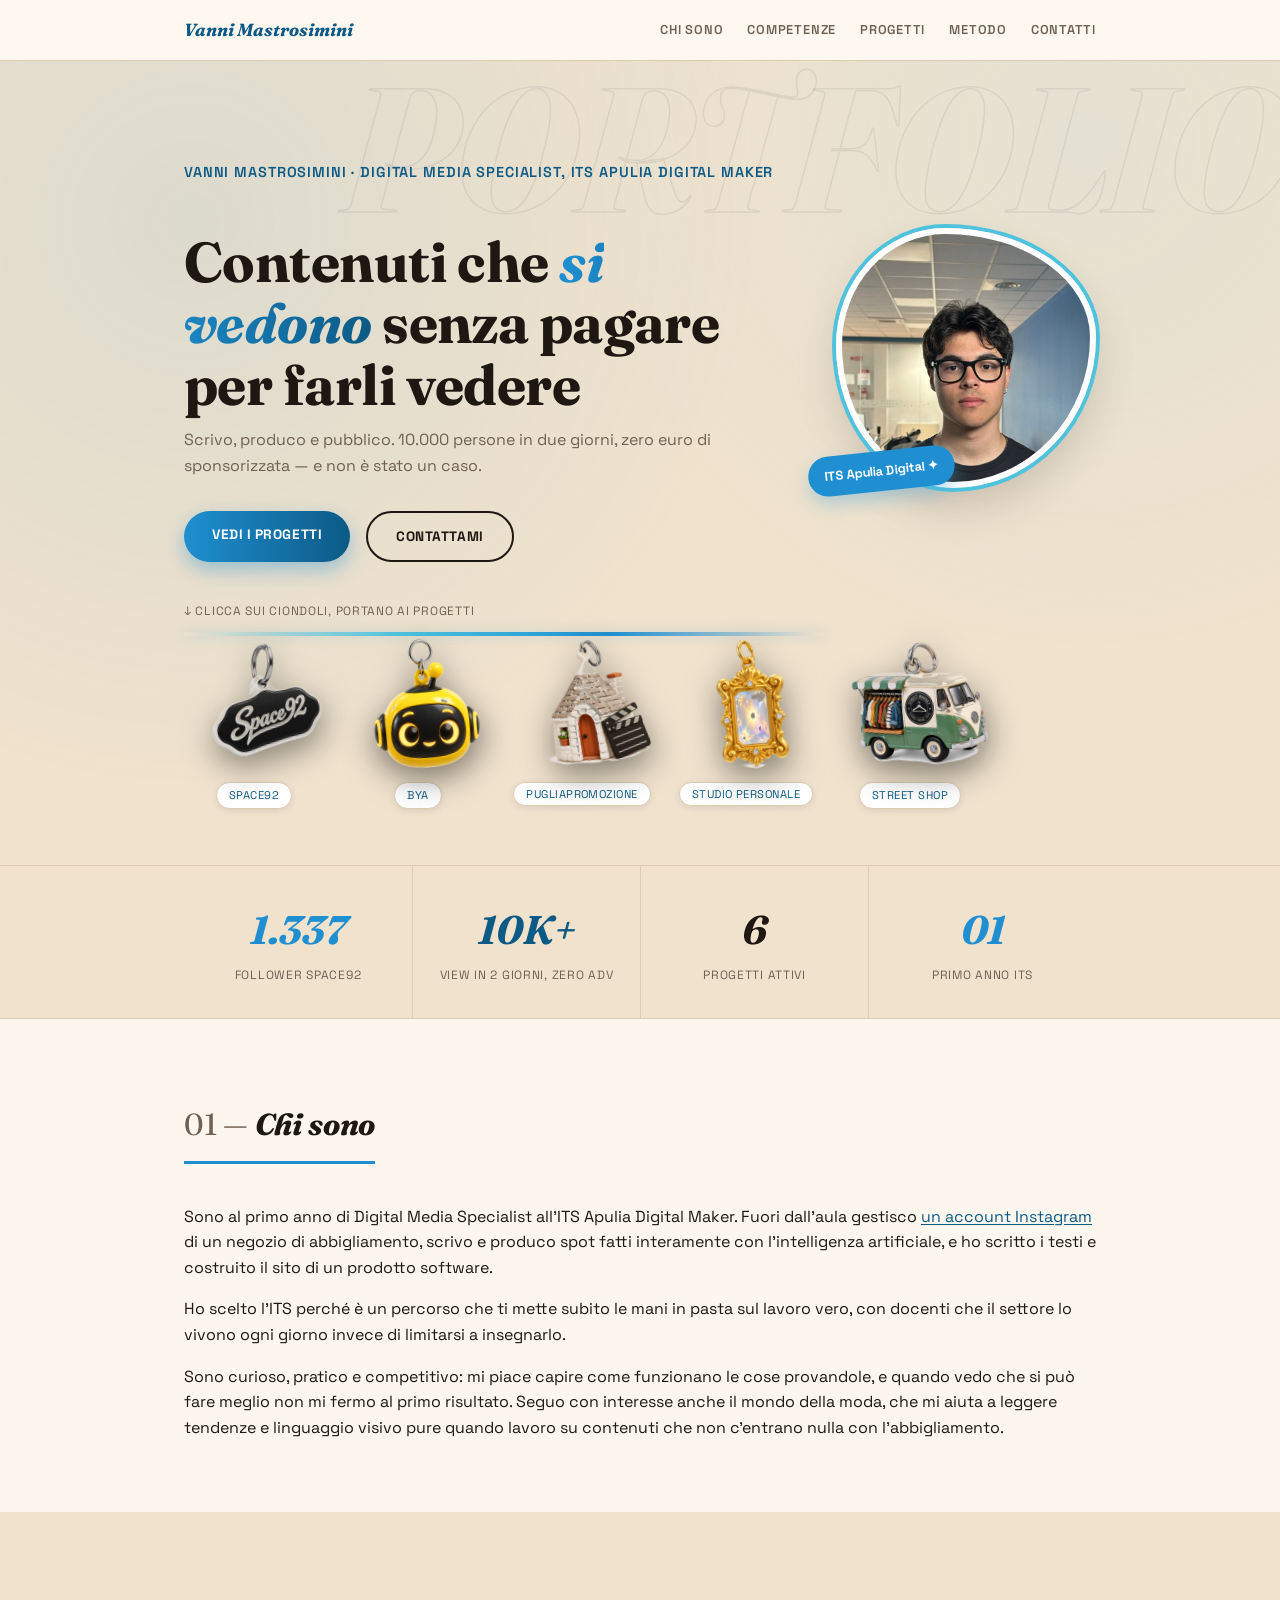
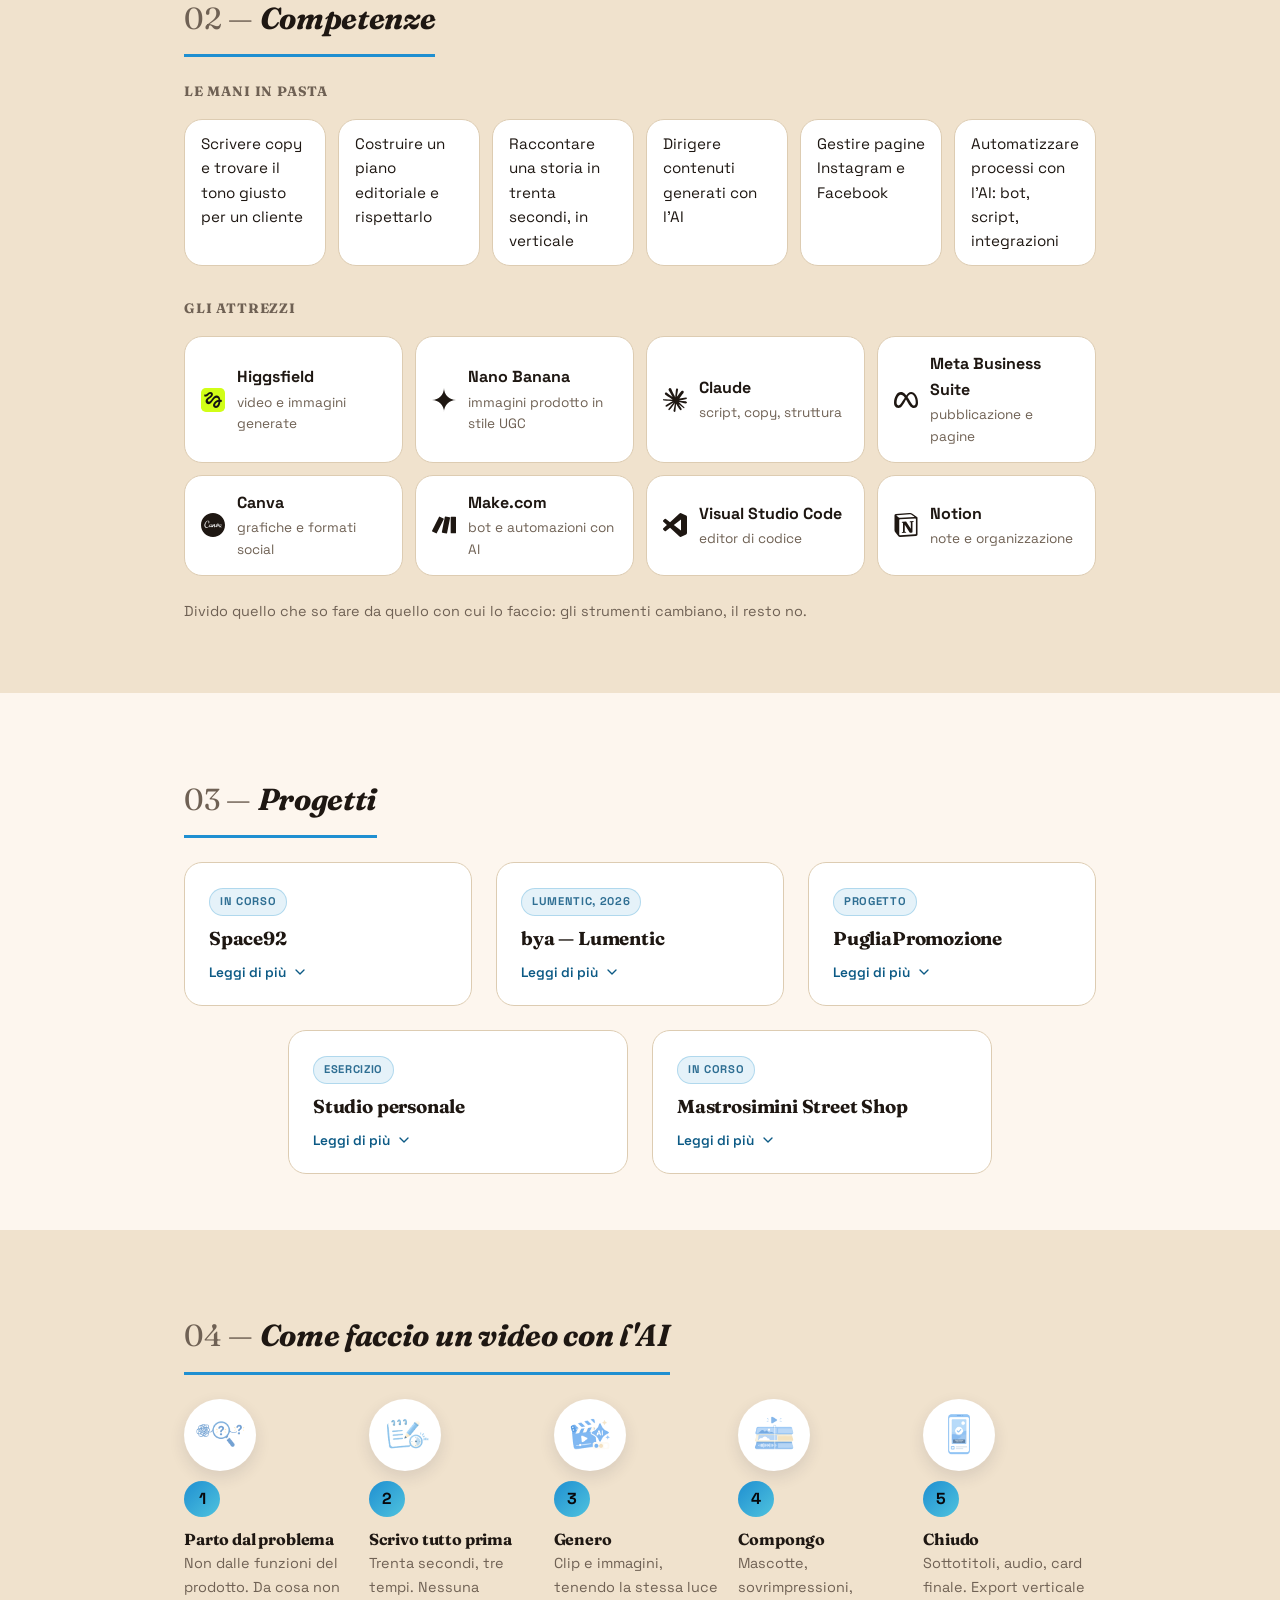
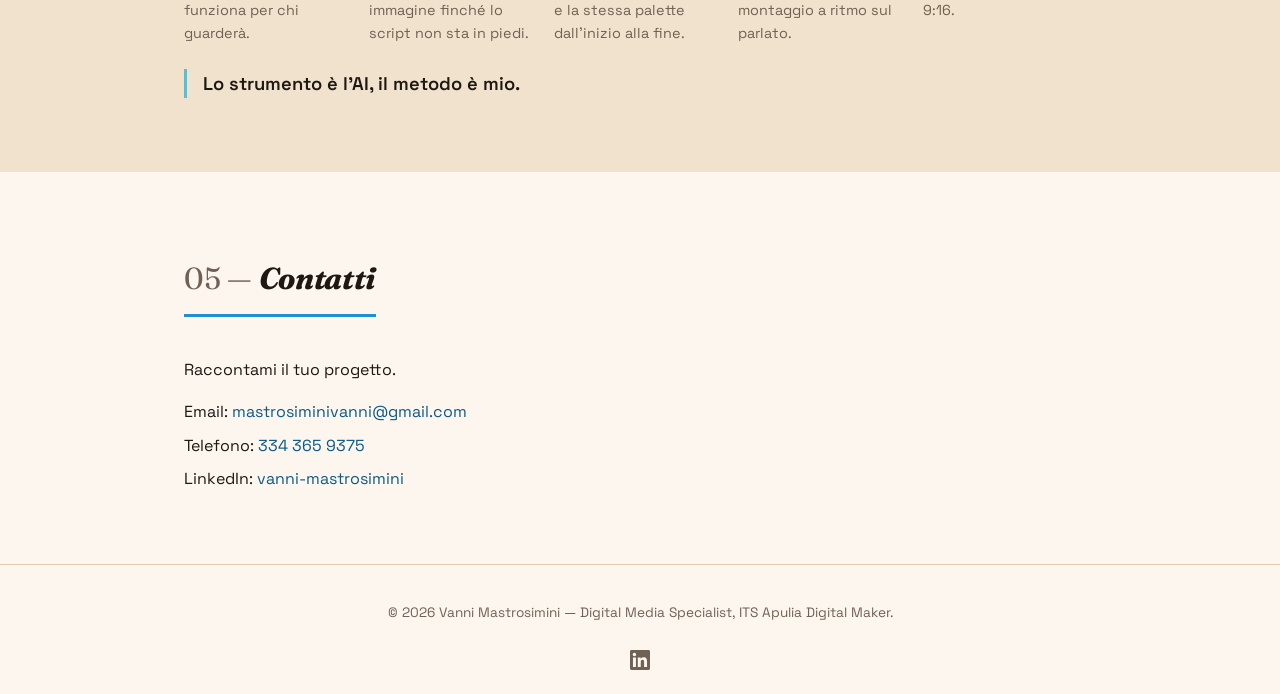
==== commit 0b0402e7: "Make project cards clickable where they lead somewhere Space92, bya and Street Shop cards open their" ====
--- a/index.html
+++ b/index.html
@@ -168,7 +168,7 @@
   <div class="container">
     <h2>Progetti</h2>
     <div class="projects-grid">
-      <div class="project-card">
+      <div class="project-card" data-href="https://www.instagram.com/space92_teresa/">
         <span class="tag">in corso</span>
         <h3>Space92</h3>
         <button class="project-toggle" aria-expanded="false">
@@ -180,7 +180,7 @@
           <a href="https://www.instagram.com/space92_teresa/" target="_blank" rel="noopener">Vedi il profilo →</a>
         </div>
       </div>
-      <div class="project-card">
+      <div class="project-card" data-href="https://www.buildyouragent.it/">
         <span class="tag">Lumentic, 2026</span>
         <h3>bya — Lumentic</h3>
         <button class="project-toggle" aria-expanded="false">
@@ -192,7 +192,7 @@
           <a href="https://www.buildyouragent.it/" target="_blank" rel="noopener">Vedi il sito →</a>
         </div>
       </div>
-      <div class="project-card">
+      <div class="project-card" data-project="puglia">
         <span class="tag">progetto</span>
         <h3>PugliaPromozione</h3>
         <button class="project-toggle" aria-expanded="false">
@@ -204,7 +204,7 @@
           <p>Un video generato interamente con l'AI dove la vera difficoltà non era generare, ma non farsi riconoscere: niente effetti, niente inquadrature impossibili, solo quello che una troupe avrebbe potuto girare davvero. Sottotitoli in italiano e inglese.</p>
         </div>
       </div>
-      <div class="project-card">
+      <div class="project-card" data-project="studio">
         <span class="tag">esercizio</span>
         <h3>Studio personale</h3>
         <button class="project-toggle" aria-expanded="false">
@@ -216,7 +216,7 @@
           <p>Nessun cliente, nessuna consegna: volevo capire dove l'AI si rompe, e ho scelto il terreno più difficile — un immaginario di fascia alta, sala da ballo, oro, cristallo, un solo soggetto da tenere coerente inquadratura dopo inquadratura.</p>
         </div>
       </div>
-      <div class="project-card">
+      <div class="project-card" data-href="https://www.instagram.com/mastrosiministreet_shop/">
         <span class="tag">in corso</span>
         <h3>Mastrosimini Street Shop</h3>
         <button class="project-toggle" aria-expanded="false">
@@ -327,6 +327,18 @@
 
   card.addEventListener('mouseleave', function () {
     card.style.transform = 'perspective(1000px) rotateX(0) rotateY(0) translateZ(0)';
+  });
+});
+
+document.querySelectorAll('.project-card[data-href], .project-card[data-project]').forEach(function (card) {
+  card.classList.add('clickable-card');
+  card.addEventListener('click', function (e) {
+    if (e.target.closest('.project-toggle') || e.target.closest('a')) return;
+    if (card.dataset.href) {
+      window.open(card.dataset.href, '_blank', 'noopener');
+    } else if (card.dataset.project) {
+      openModal(card.dataset.project);
+    }
   });
 });
 
--- a/style.css
+++ b/style.css
@@ -474,6 +474,10 @@
   box-shadow: 0 20px 40px rgba(43, 38, 64, 0.15);
 }
 
+.clickable-card {
+  cursor: pointer;
+}
+
 .project-toggle {
   display: flex;
   align-items: center;
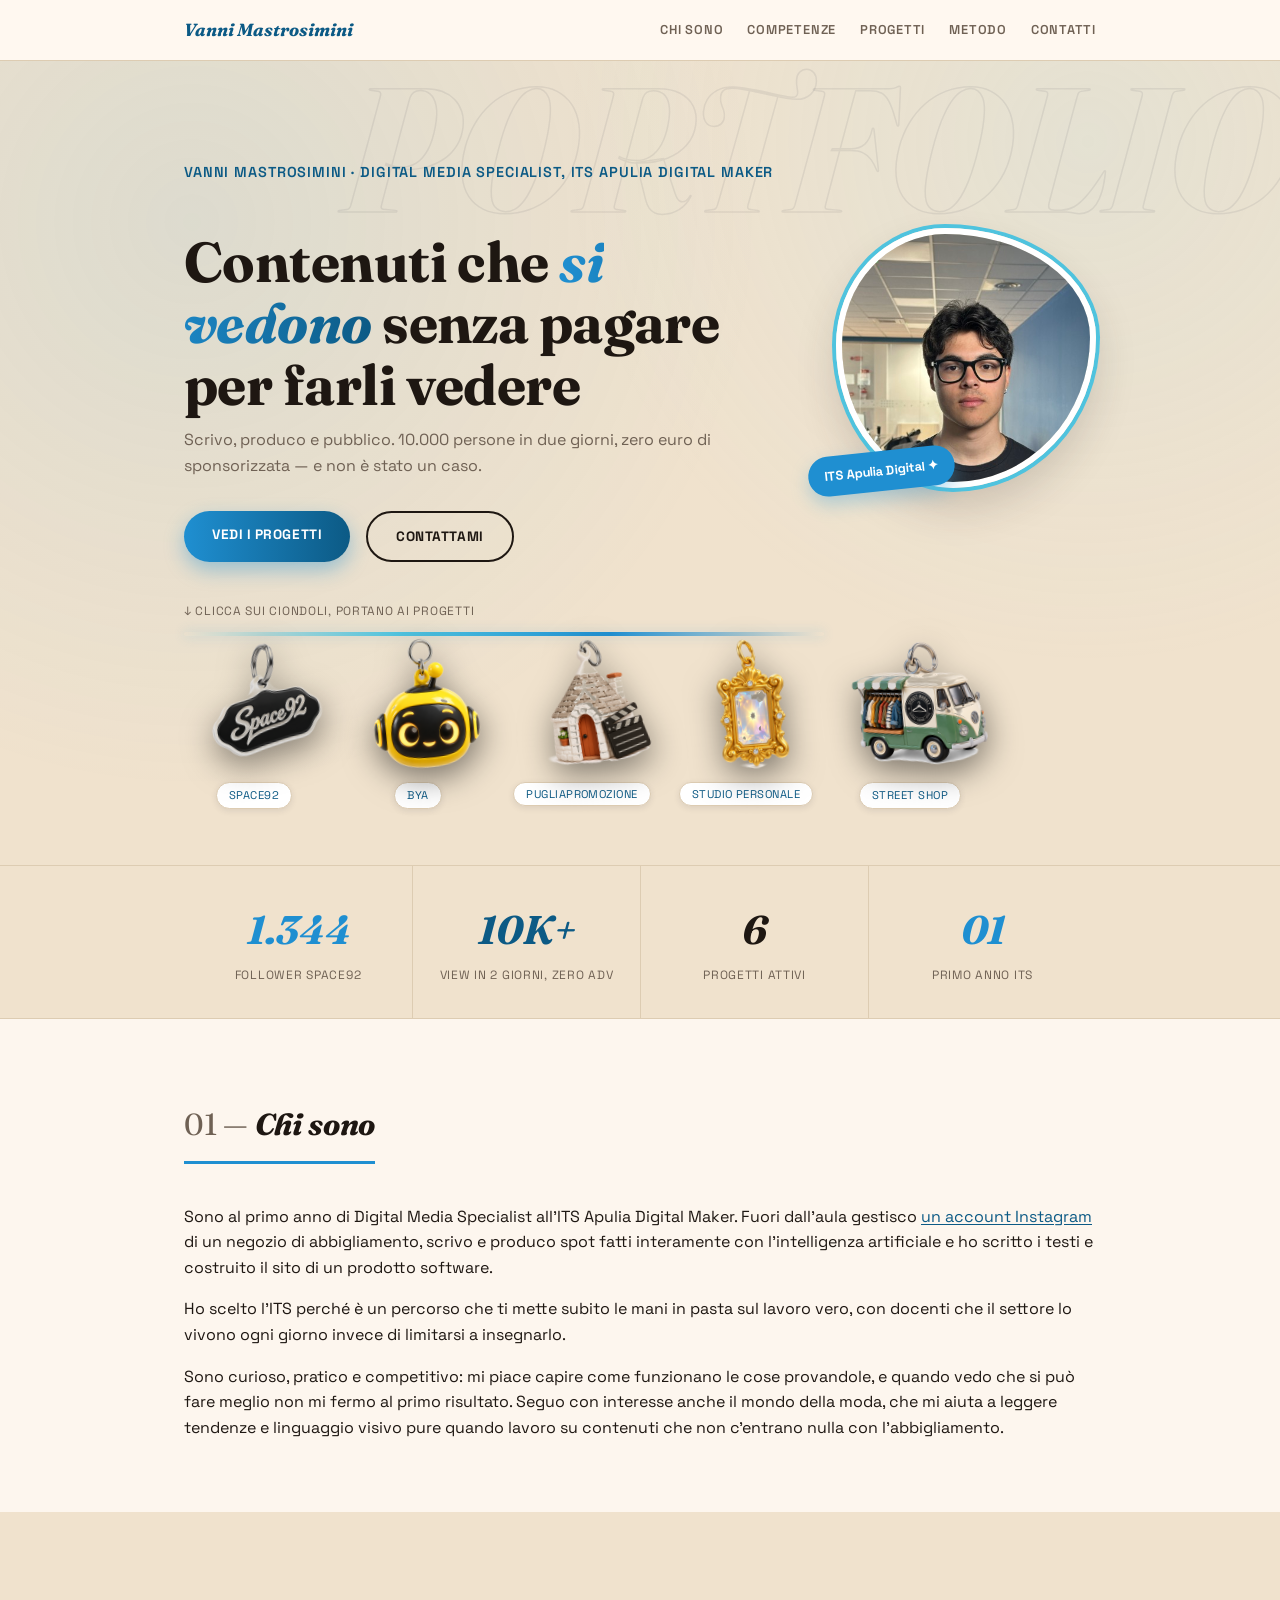
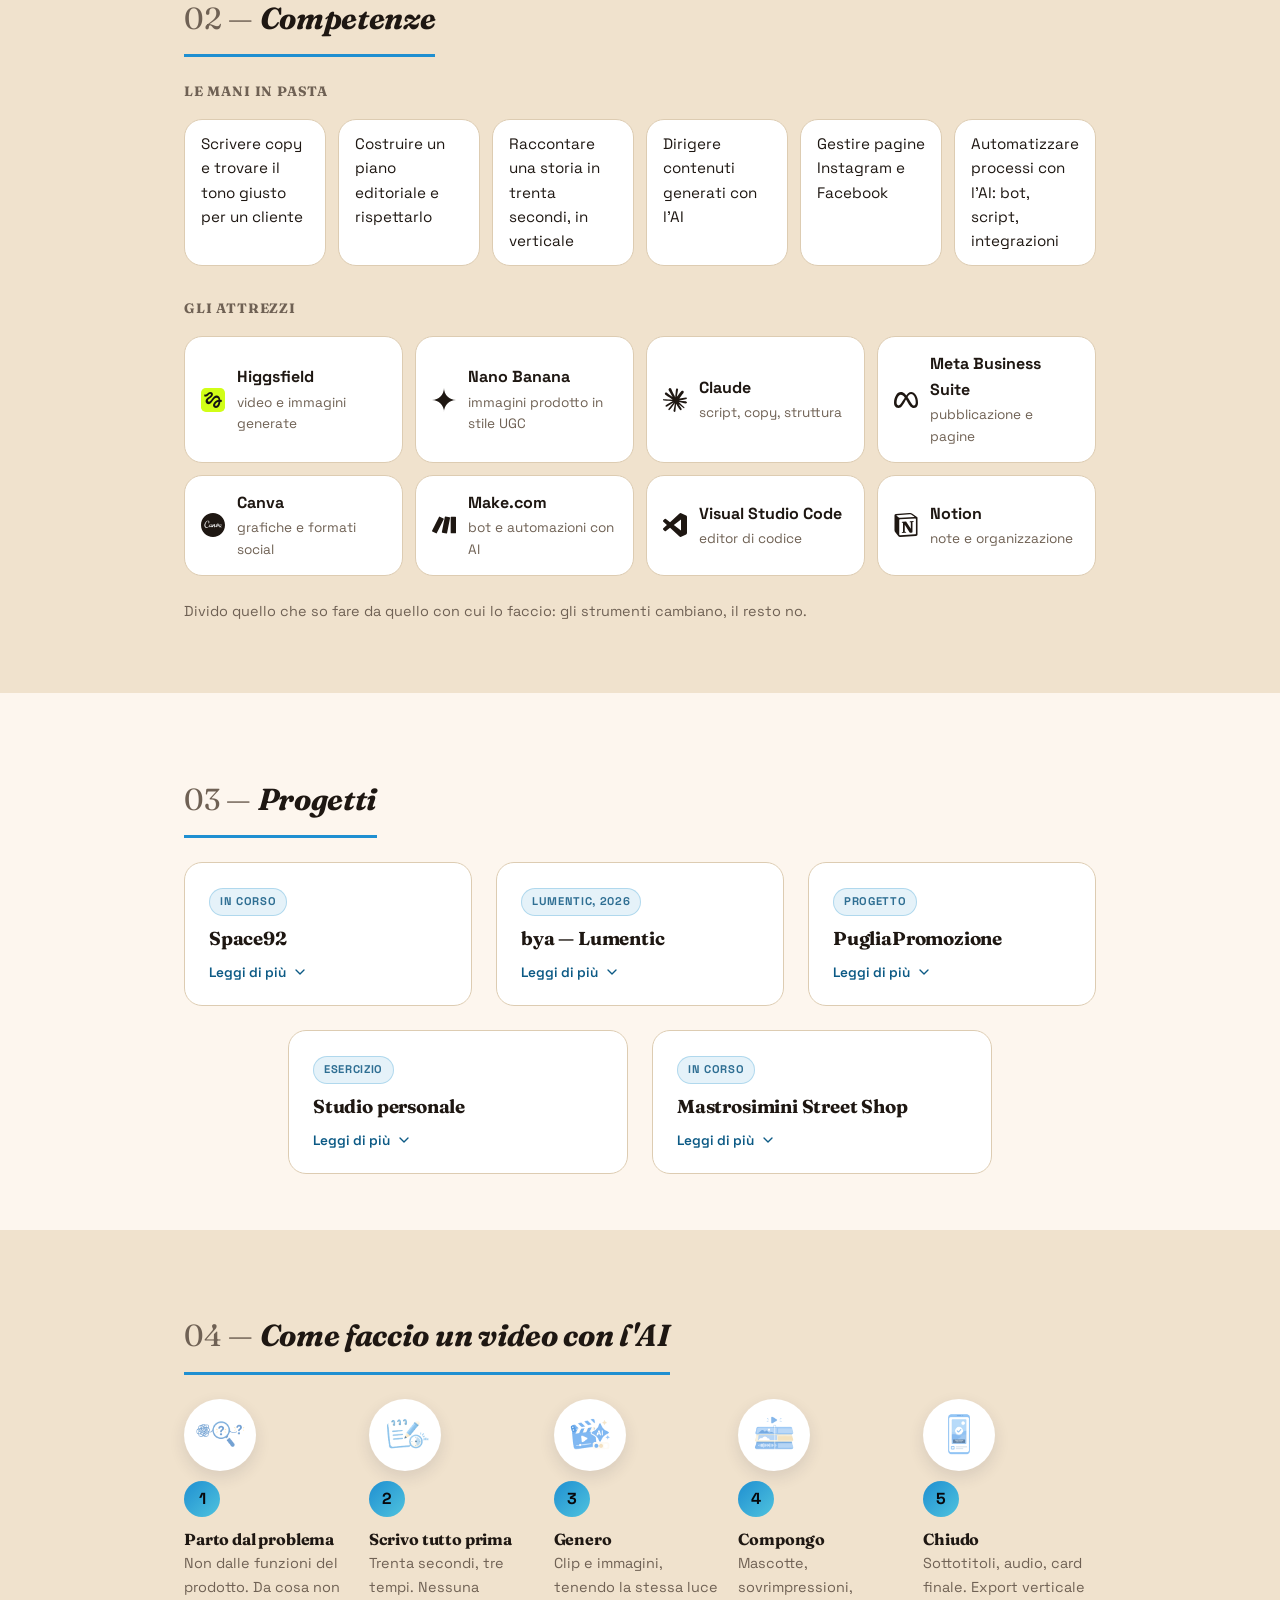
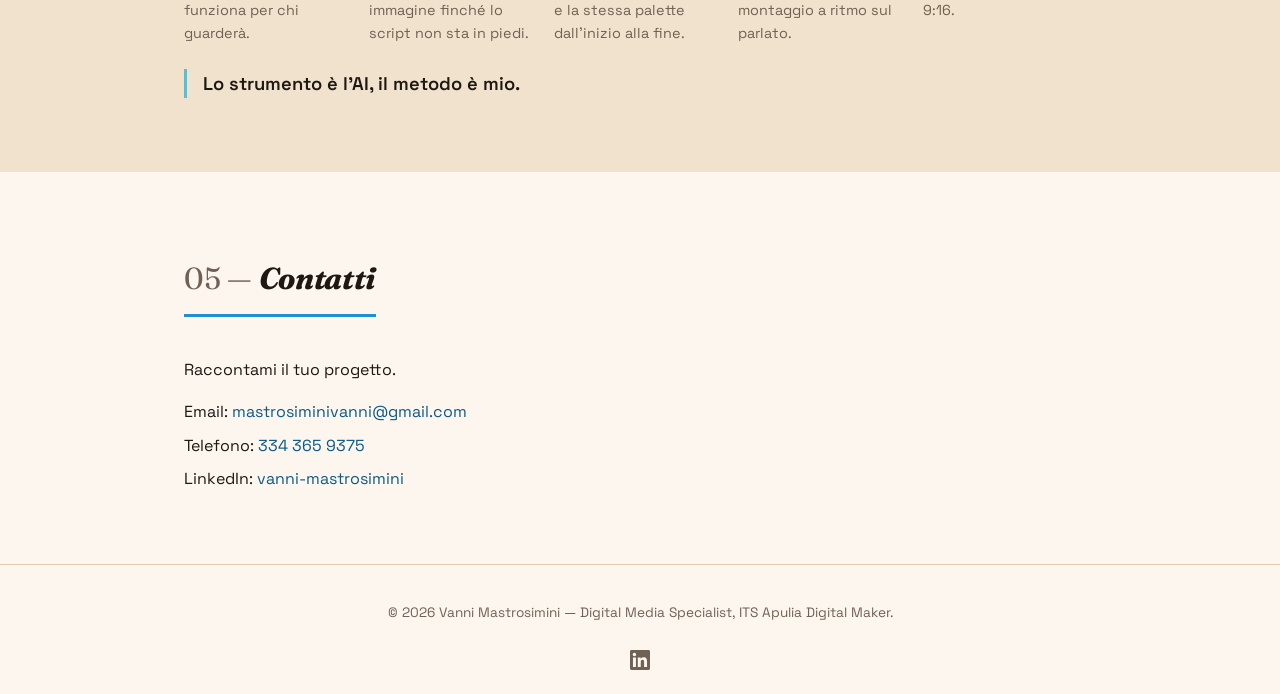
==== commit 73c990c6: "Fix Italian punctuation in Chi sono paragraph Remove the comma before the final "e" in the list of a" ====
--- a/index.html
+++ b/index.html
@@ -107,7 +107,7 @@
 <section id="about" class="section reveal">
   <div class="container">
     <h2>Chi sono</h2>
-    <p>Sono al primo anno di Digital Media Specialist all'ITS Apulia Digital Maker. Fuori dall'aula gestisco <a href="https://www.instagram.com/space92_teresa/" target="_blank" rel="noopener" class="inline-link">un account Instagram</a> di un negozio di abbigliamento, scrivo e produco spot fatti interamente con l'intelligenza artificiale, e ho scritto i testi e costruito il sito di un prodotto software.</p>
+    <p>Sono al primo anno di Digital Media Specialist all'ITS Apulia Digital Maker. Fuori dall'aula gestisco <a href="https://www.instagram.com/space92_teresa/" target="_blank" rel="noopener" class="inline-link">un account Instagram</a> di un negozio di abbigliamento, scrivo e produco spot fatti interamente con l'intelligenza artificiale e ho scritto i testi e costruito il sito di un prodotto software.</p>
     <p>Ho scelto l'ITS perché è un percorso che ti mette subito le mani in pasta sul lavoro vero, con docenti che il settore lo vivono ogni giorno invece di limitarsi a insegnarlo.</p>
     <p>Sono curioso, pratico e competitivo: mi piace capire come funzionano le cose provandole, e quando vedo che si può fare meglio non mi fermo al primo risultato. Seguo con interesse anche il mondo della moda, che mi aiuta a leggere tendenze e linguaggio visivo pure quando lavoro su contenuti che non c'entrano nulla con l'abbigliamento.</p>
   </div>
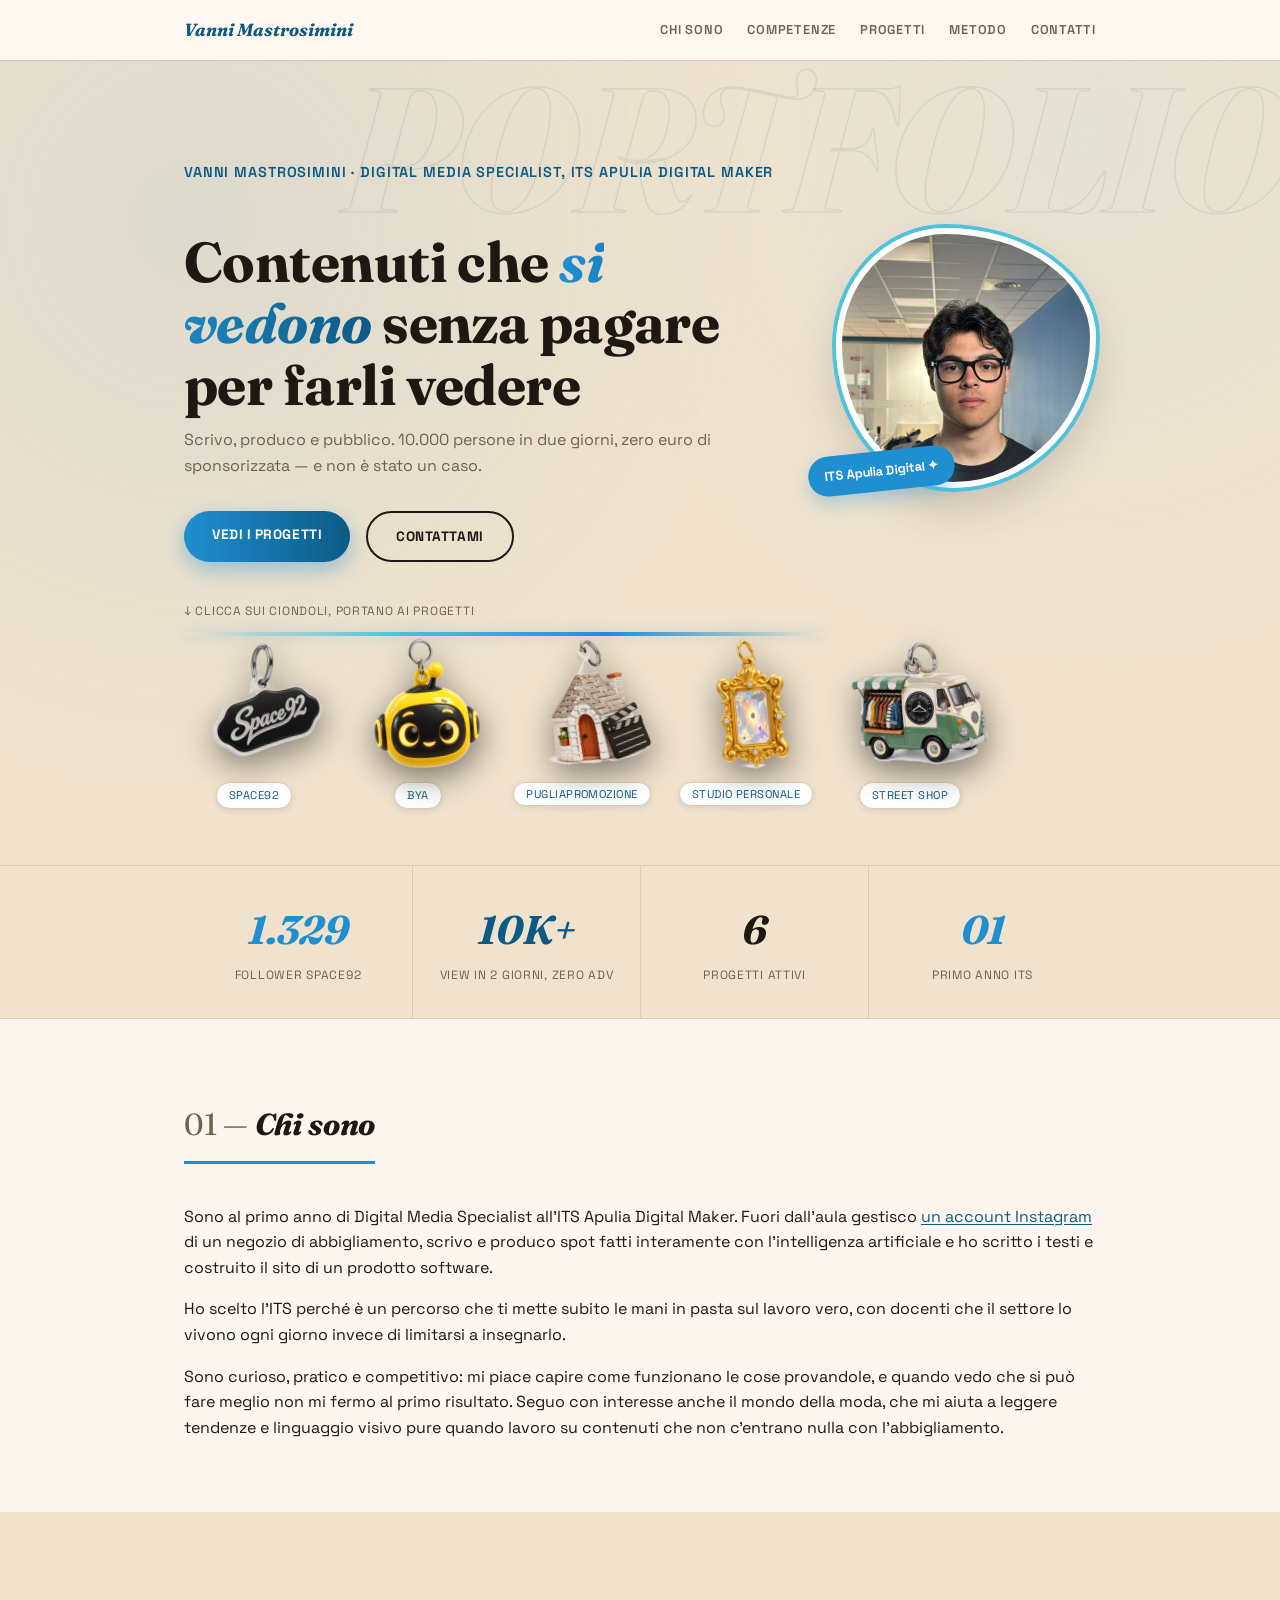
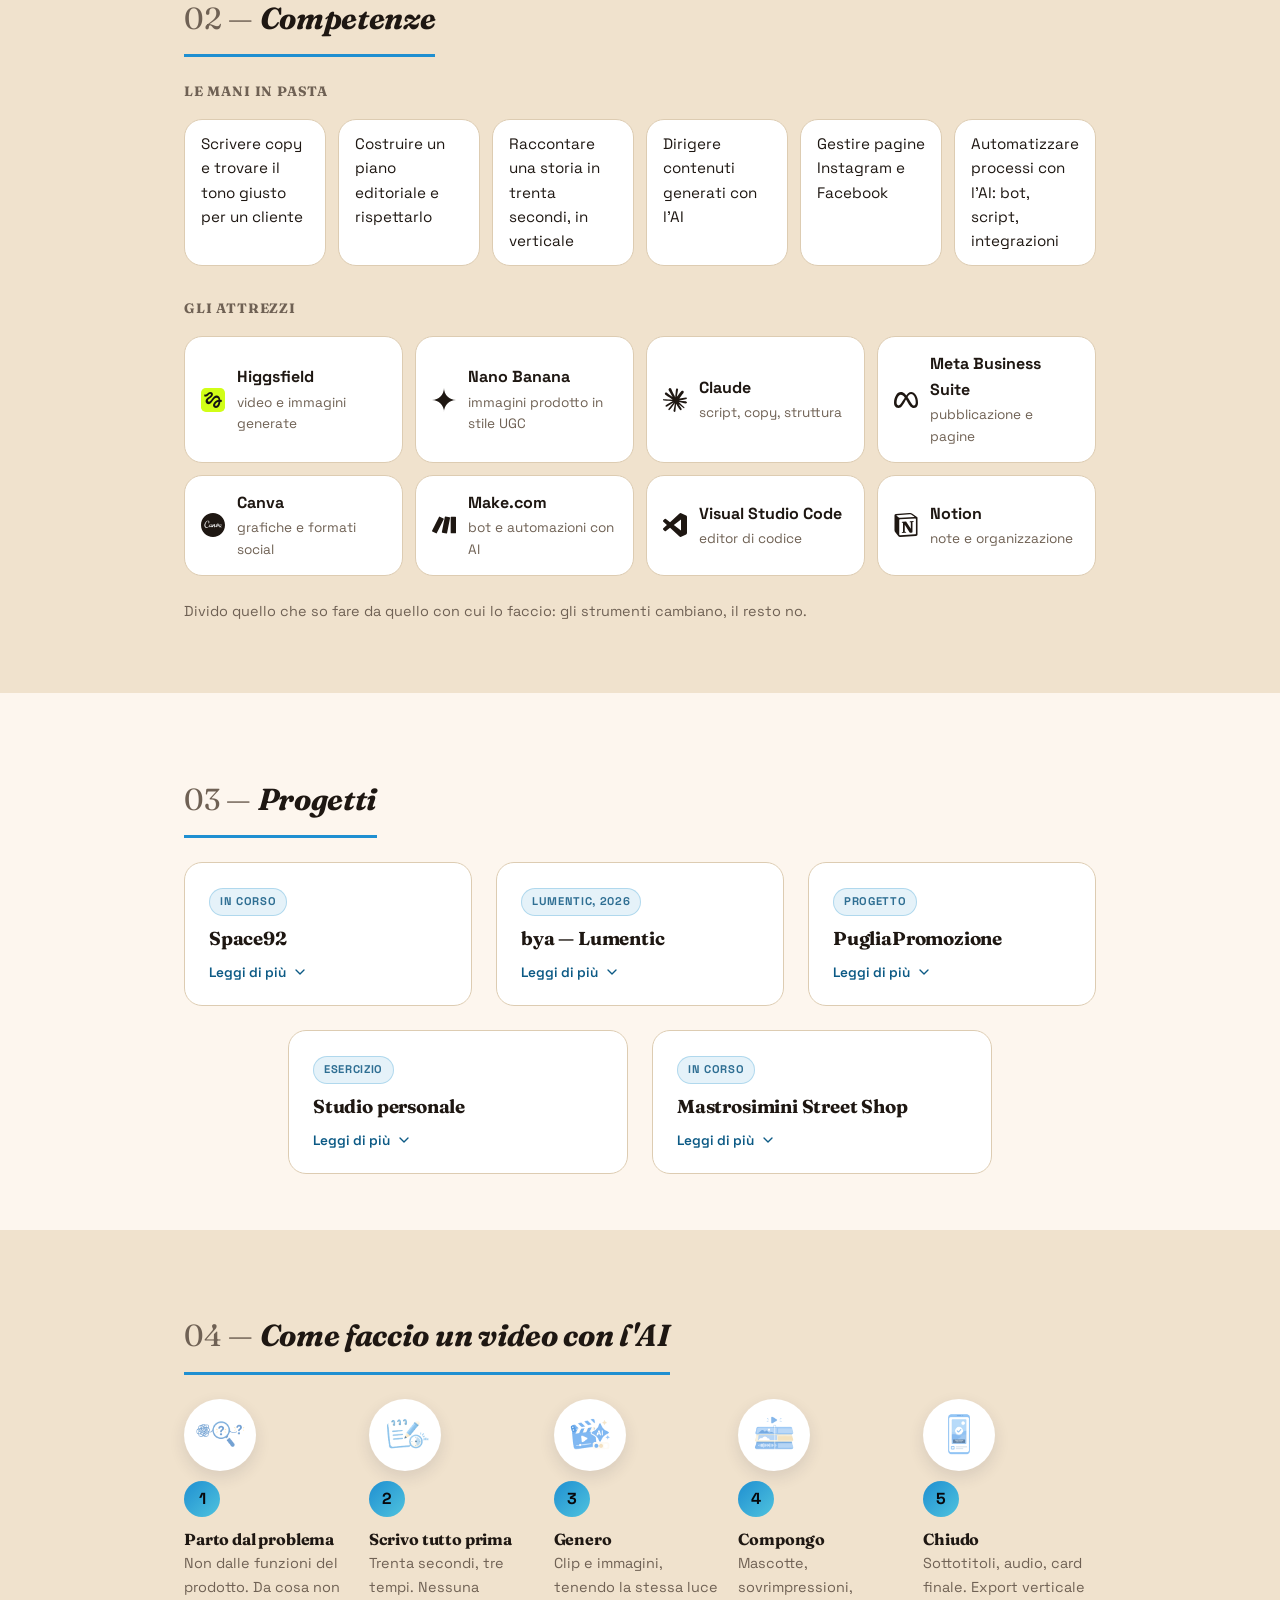
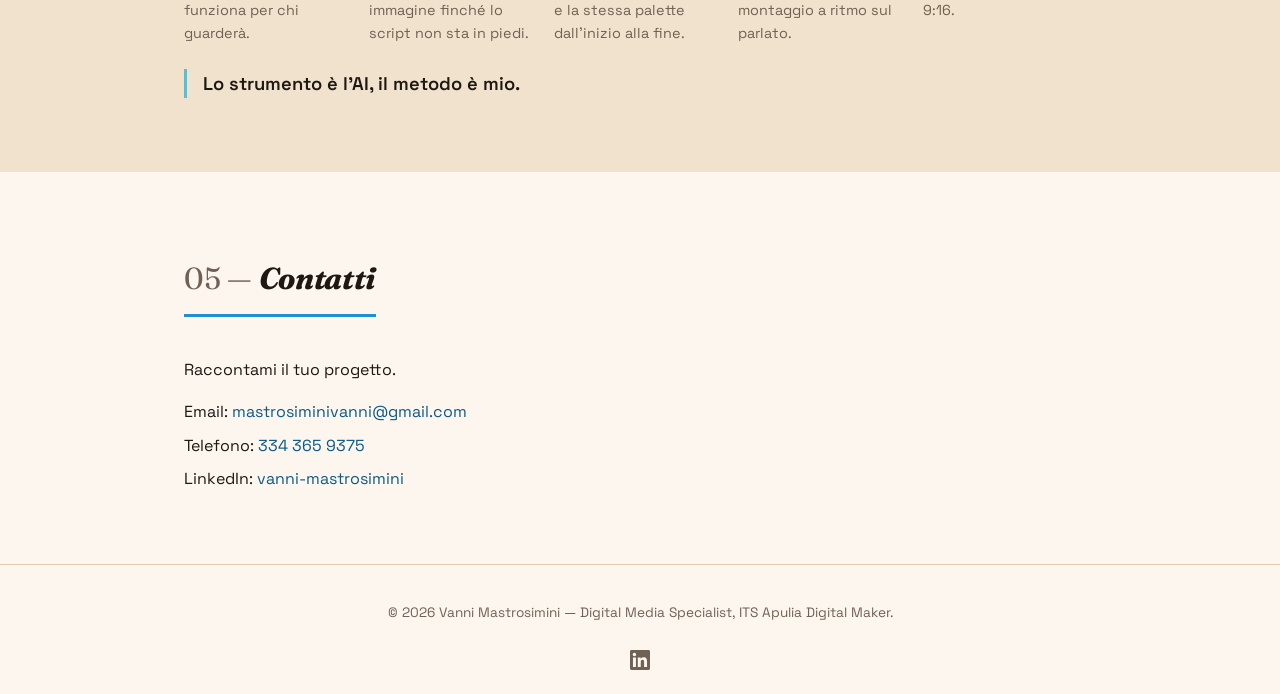
==== commit 292f9872: "Add Google Analytics tracking Co-Authored-By: Claude Sonnet 5 <noreply@anthropic.com>" ====
--- a/index.html
+++ b/index.html
@@ -9,6 +9,15 @@
 <link rel="preconnect" href="https://fonts.gstatic.com" crossorigin>
 <link href="https://fonts.googleapis.com/css2?family=Fraunces:ital,opsz,wght@0,9..144,300..900;1,9..144,300..900&family=Space+Grotesk:wght@400..700&display=swap" rel="stylesheet">
 <link rel="stylesheet" href="style.css">
+<!-- Google tag (gtag.js) -->
+<script async src="https://www.googletagmanager.com/gtag/js?id=G-VXHWEHK95K"></script>
+<script>
+  window.dataLayer = window.dataLayer || [];
+  function gtag(){dataLayer.push(arguments);}
+  gtag('js', new Date());
+
+  gtag('config', 'G-VXHWEHK95K');
+</script>
 </head>
 <body>
 
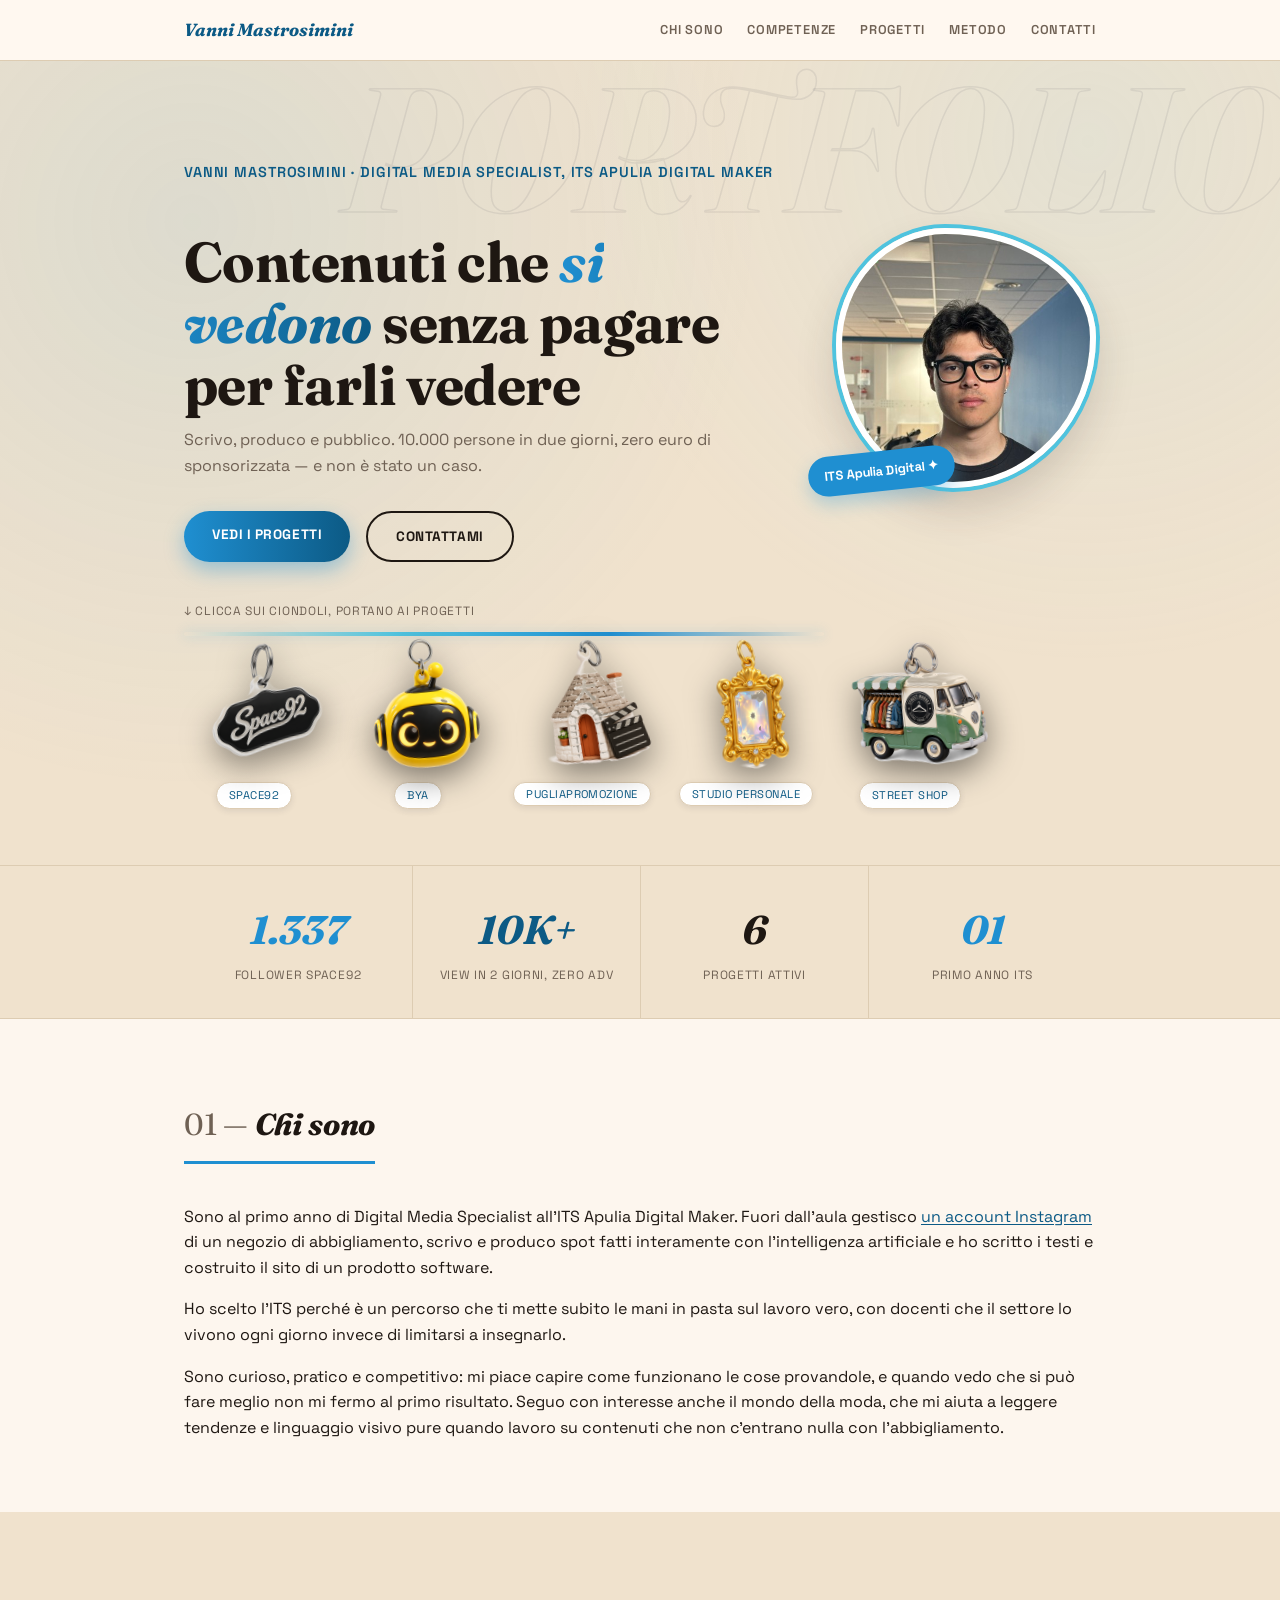
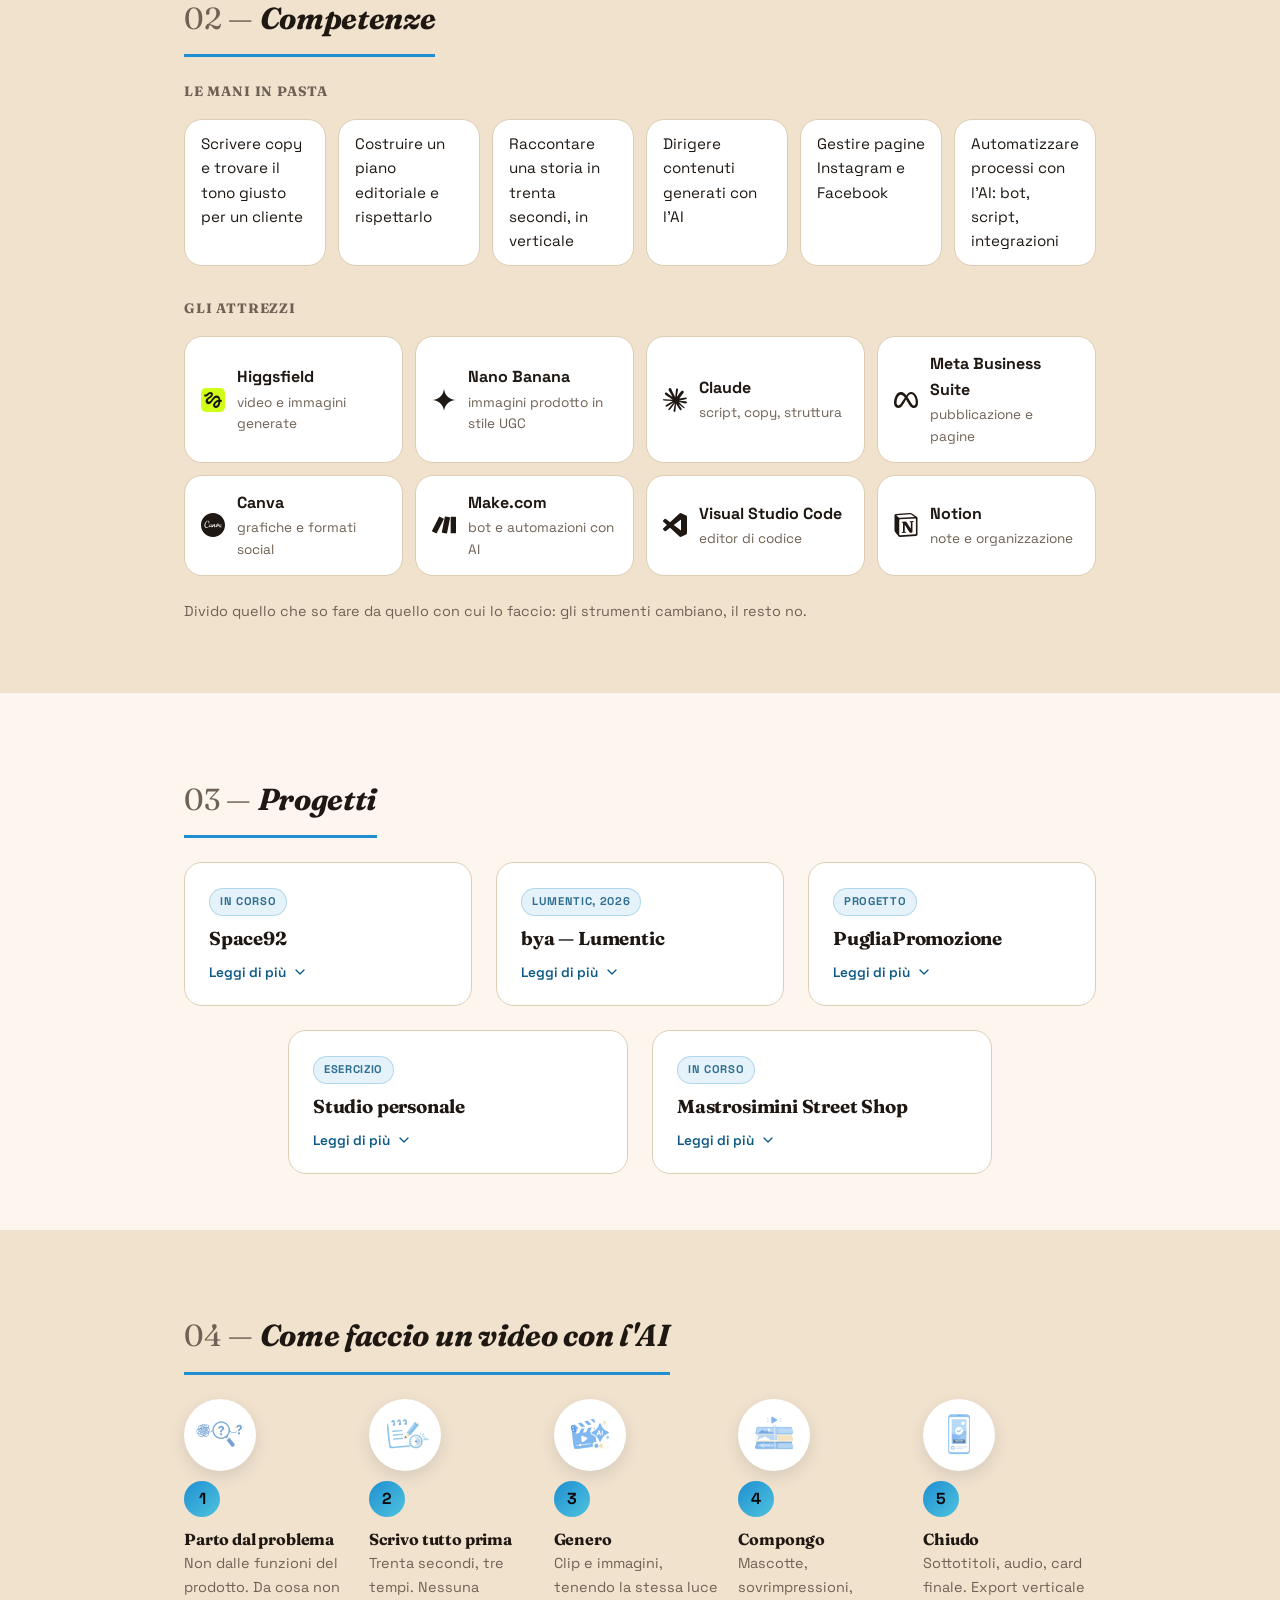
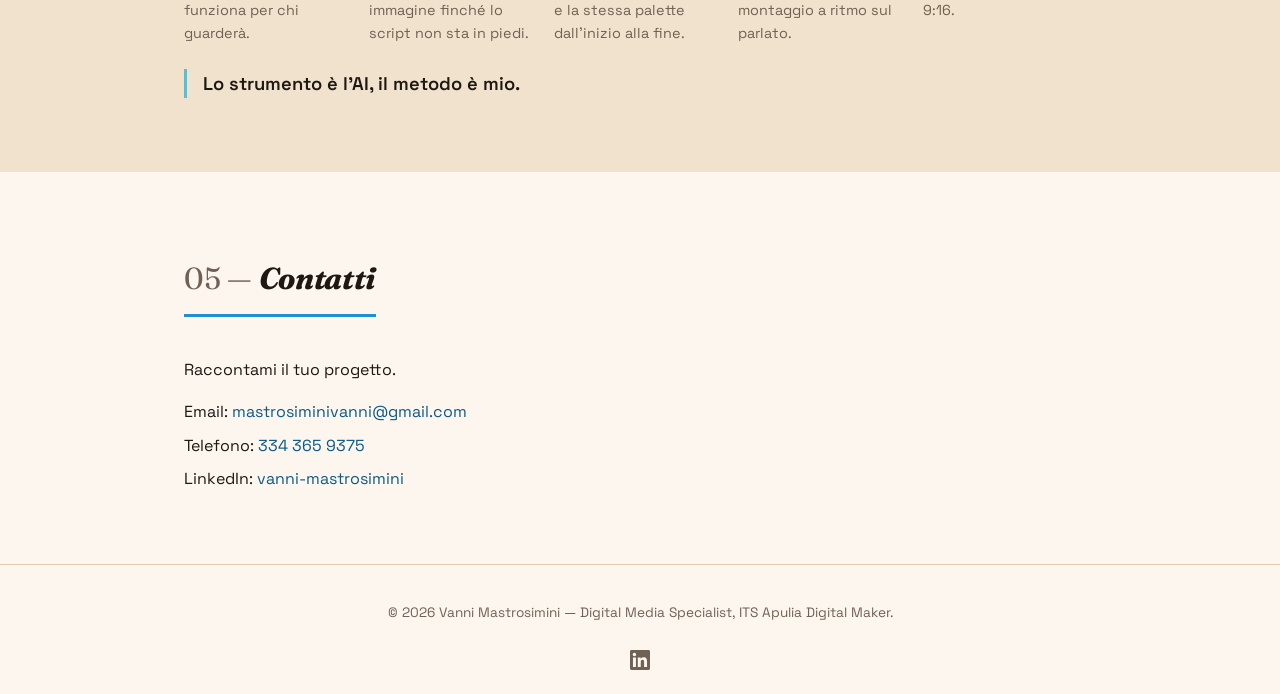
==== commit d022cb63: "Add Microsoft Clarity tracking Co-Authored-By: Claude Sonnet 5 <noreply@anthropic.com>" ====
--- a/index.html
+++ b/index.html
@@ -17,6 +17,14 @@
   gtag('js', new Date());
 
   gtag('config', 'G-VXHWEHK95K');
+</script>
+<!-- Microsoft Clarity -->
+<script type="text/javascript">
+    (function(c,l,a,r,i,t,y){
+        c[a]=c[a]||function(){(c[a].q=c[a].q||[]).push(arguments)};
+        t=l.createElement(r);t.async=1;t.src="https://www.clarity.ms/tag/"+i;
+        y=l.getElementsByTagName(r)[0];y.parentNode.insertBefore(t,y);
+    })(window, document, "clarity", "script", "ym7a616ijt");
 </script>
 </head>
 <body>
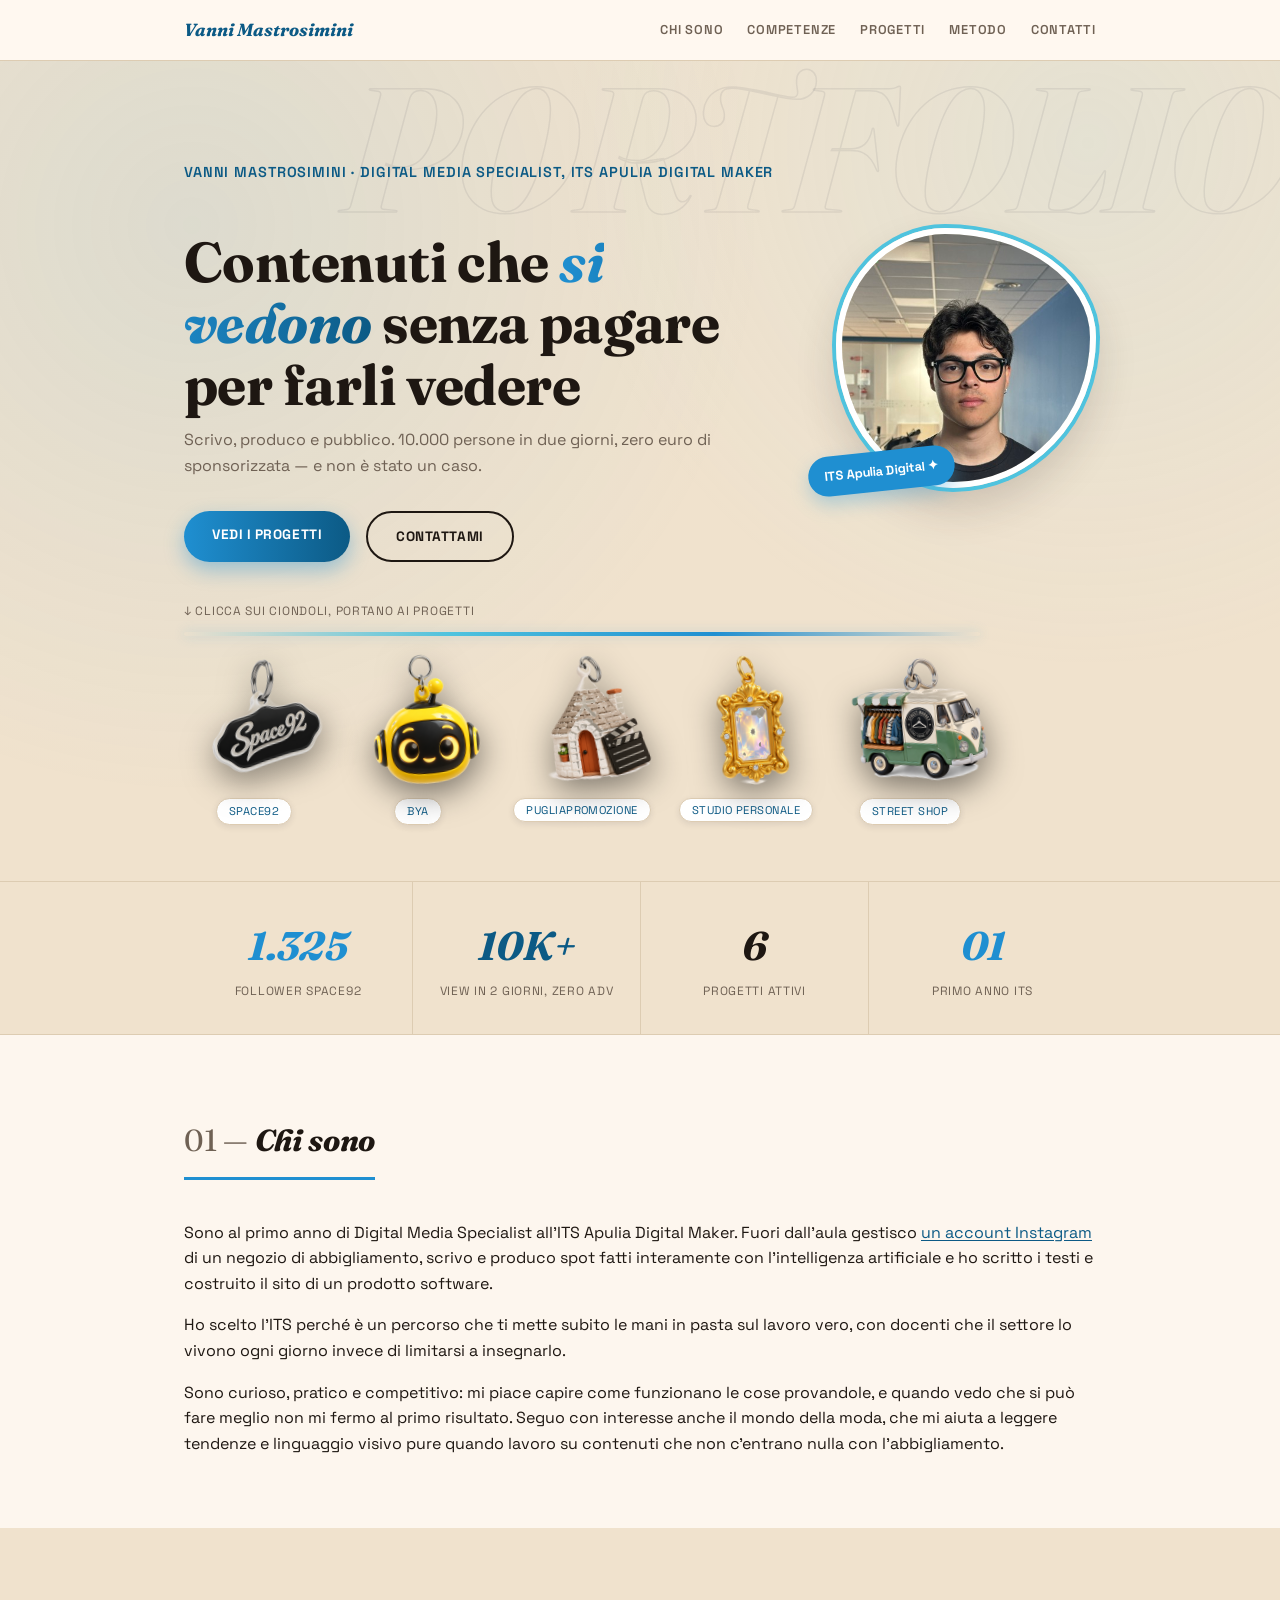
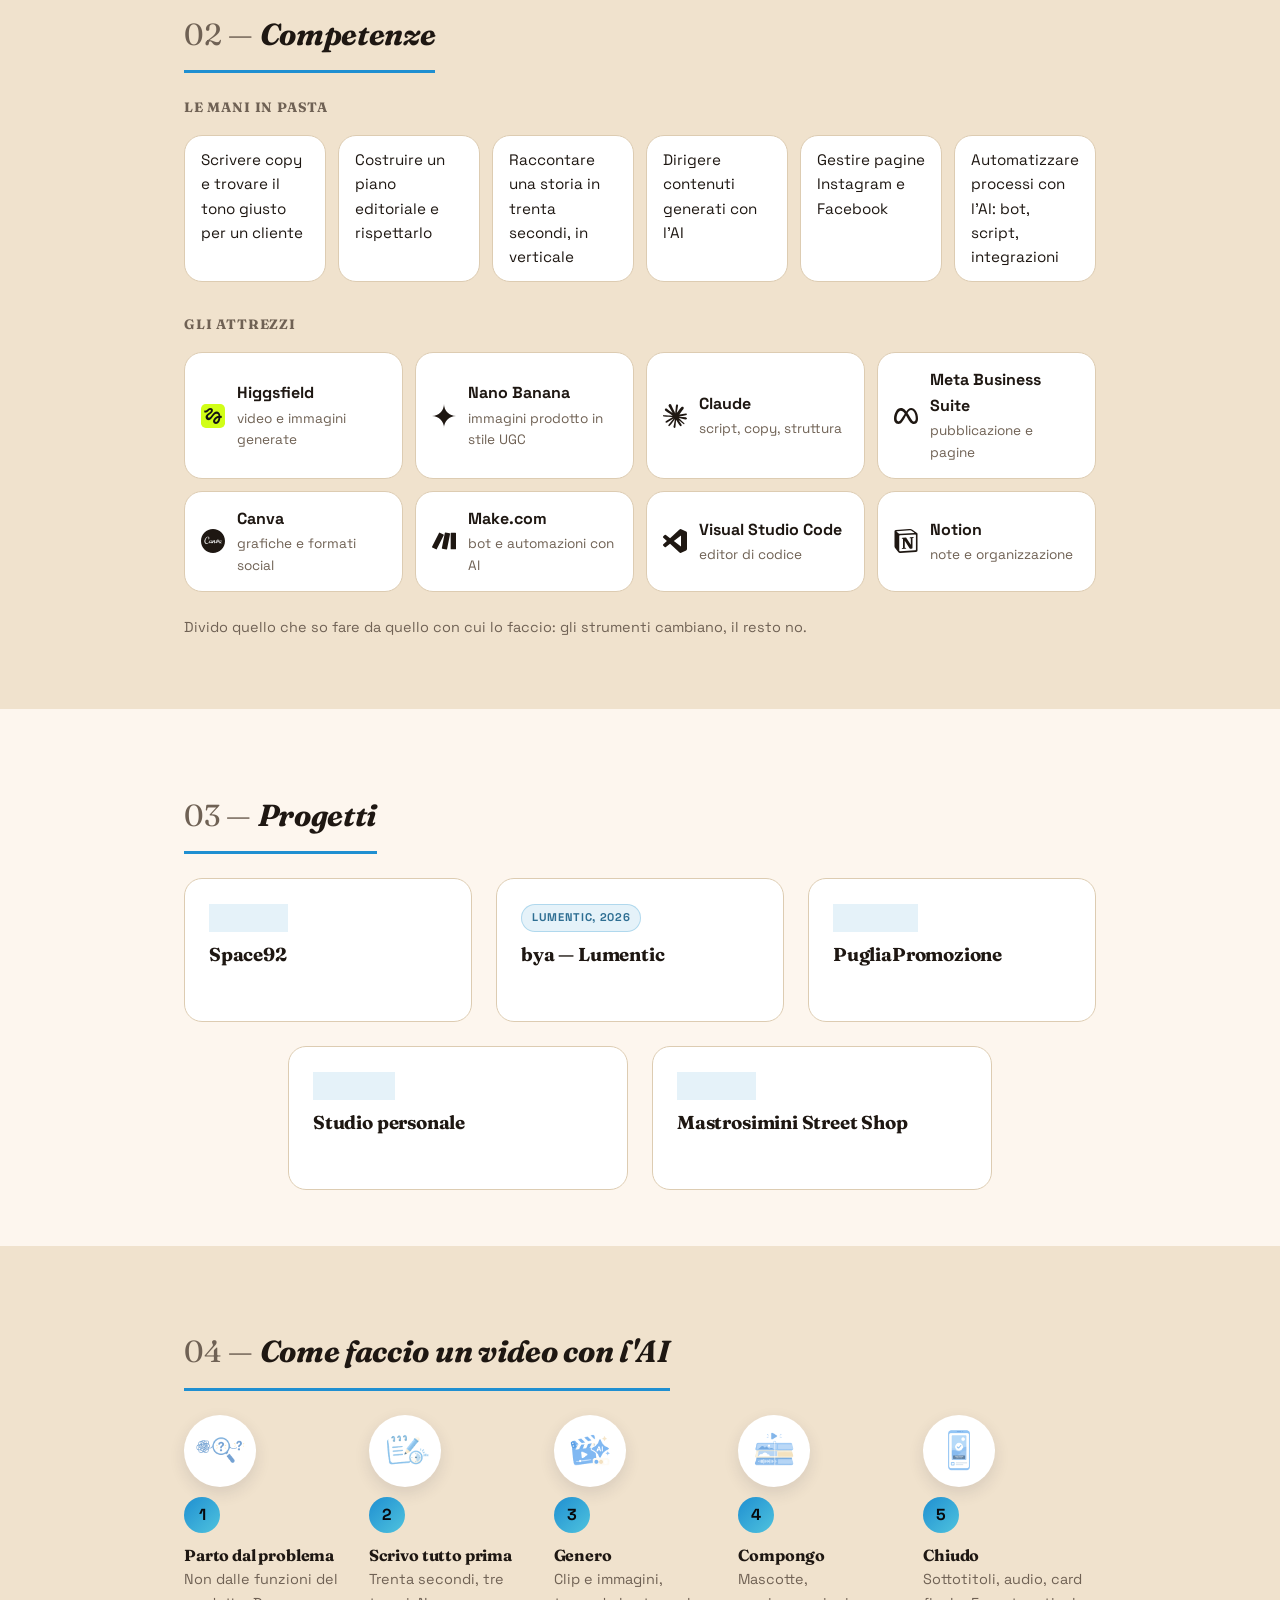
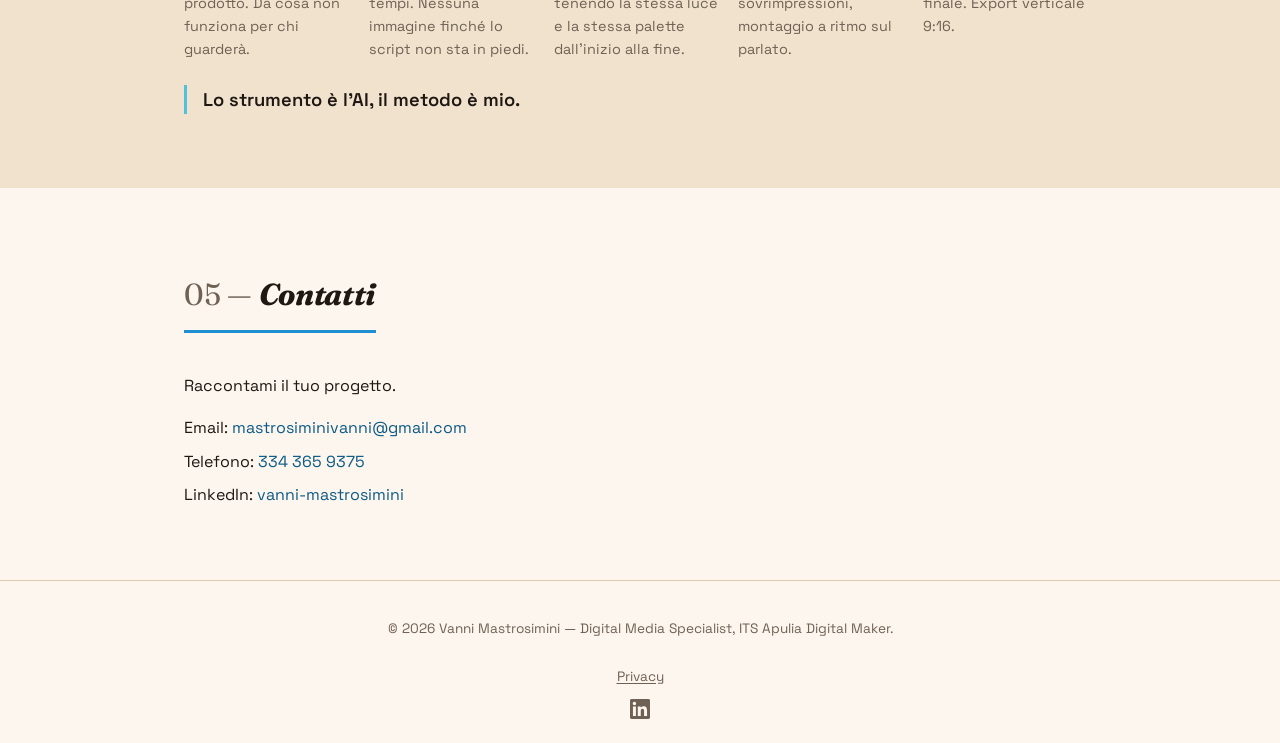
==== commit 80ac6839: "Fix keyring line length, project card text clipping, add privacy page - The gradient line under the " ====
--- a/index.html
+++ b/index.html
@@ -62,7 +62,6 @@
 
     <div class="keyring">
       <p class="keyring-hint">↓ Clicca sui ciondoli, portano ai progetti</p>
-      <div class="keyring-bar"></div>
       <div class="keyring-charms">
         <a href="https://www.instagram.com/space92_teresa/" target="_blank" rel="noopener" class="charm-link" title="Space92" style="--i:0; --amp:9deg; --dur:2.8s">
           <img src="images/keychain-space92.png" alt="Portachiavi Space92" class="keychain-charm" width="280" height="280" loading="lazy">
@@ -313,6 +312,7 @@
 <footer>
   <div class="container footer-inner">
     <p>&copy; 2026 Vanni Mastrosimini — Digital Media Specialist, ITS Apulia Digital Maker.</p>
+    <a href="privacy.html" class="footer-link">Privacy</a>
     <a href="https://www.linkedin.com/in/vanni-mastrosimini" target="_blank" rel="noopener" class="footer-social" aria-label="Profilo LinkedIn di Vanni Mastrosimini">
       <svg viewBox="0 0 24 24" width="20" height="20" aria-hidden="true" focusable="false" xmlns="http://www.w3.org/2000/svg"><title>LinkedIn</title><path fill="currentColor" d="M20.447 20.452h-3.554v-5.569c0-1.328-.027-3.037-1.852-3.037-1.853 0-2.136 1.445-2.136 2.939v5.667H9.351V9h3.414v1.561h.046c.477-.9 1.637-1.85 3.37-1.85 3.601 0 4.267 2.37 4.267 5.455v6.286zM5.337 7.433c-1.144 0-2.063-.926-2.063-2.065 0-1.138.92-2.063 2.063-2.063 1.14 0 2.064.925 2.064 2.063 0 1.139-.925 2.065-2.064 2.065zm1.782 13.019H3.555V9h3.564v11.452zM22.225 0H1.771C.792 0 0 .774 0 1.729v20.542C0 23.227.792 24 1.771 24h20.451C23.2 24 24 23.227 24 22.271V1.729C24 .774 23.2 0 22.222 0h.003z"/></svg>
     </a>
@@ -321,13 +321,25 @@
 
 <script>
 document.querySelectorAll('.project-toggle').forEach(function (btn) {
+  var card = btn.closest('.project-card');
+  var details = card.querySelector('.project-details');
+
   btn.addEventListener('click', function () {
-    var card = btn.closest('.project-card');
     var expanded = btn.getAttribute('aria-expanded') === 'true';
     btn.setAttribute('aria-expanded', String(!expanded));
     card.classList.toggle('open', !expanded);
     btn.querySelector('span').textContent = expanded ? 'Leggi di più' : 'Mostra meno';
-  });
+    details.style.maxHeight = expanded ? '0px' : details.scrollHeight + 'px';
+  });
+
+  var video = details.querySelector('video');
+  if (video) {
+    video.addEventListener('loadedmetadata', function () {
+      if (btn.getAttribute('aria-expanded') === 'true') {
+        details.style.maxHeight = details.scrollHeight + 'px';
+      }
+    });
+  }
 });
 
 document.querySelectorAll('.project-card').forEach(function (card) {
--- a/style.css
+++ b/style.css
@@ -507,14 +507,6 @@
   transition: max-height 0.35s ease-out;
 }
 
-.project-card.open .project-details {
-  max-height: 260px;
-}
-
-.project-card.open .project-details.has-media {
-  max-height: 620px;
-}
-
 .project-details p {
   margin: 12px 0 0;
 }
@@ -542,20 +534,26 @@
   margin: 0 0 10px;
 }
 
-.keyring-bar {
+.keyring-charms {
+  position: relative;
+  display: flex;
+  flex-wrap: wrap;
+  width: fit-content;
+  max-width: 100%;
+  gap: 24px;
+  padding-top: 20px;
+}
+
+.keyring-charms::before {
+  content: '';
+  position: absolute;
+  top: 0;
+  left: 0;
+  right: 0;
   height: 4px;
-  max-width: 640px;
   border-radius: 2px;
   background: linear-gradient(90deg, transparent, var(--accent-2), var(--accent), transparent);
   box-shadow: 0 0 12px rgba(79, 168, 216, 0.3);
-}
-
-.keyring-charms {
-  display: flex;
-  flex-wrap: wrap;
-  gap: 24px;
-  margin-top: -4px;
-  padding-top: 4px;
 }
 
 .charm-link {
@@ -843,6 +841,17 @@
   gap: 12px;
 }
 
+.footer-link {
+  color: var(--text-muted);
+  text-decoration: underline;
+  text-underline-offset: 2px;
+  transition: color 0.2s;
+}
+
+.footer-link:hover {
+  color: var(--accent-3);
+}
+
 .footer-social {
   display: inline-flex;
   color: var(--text-muted);
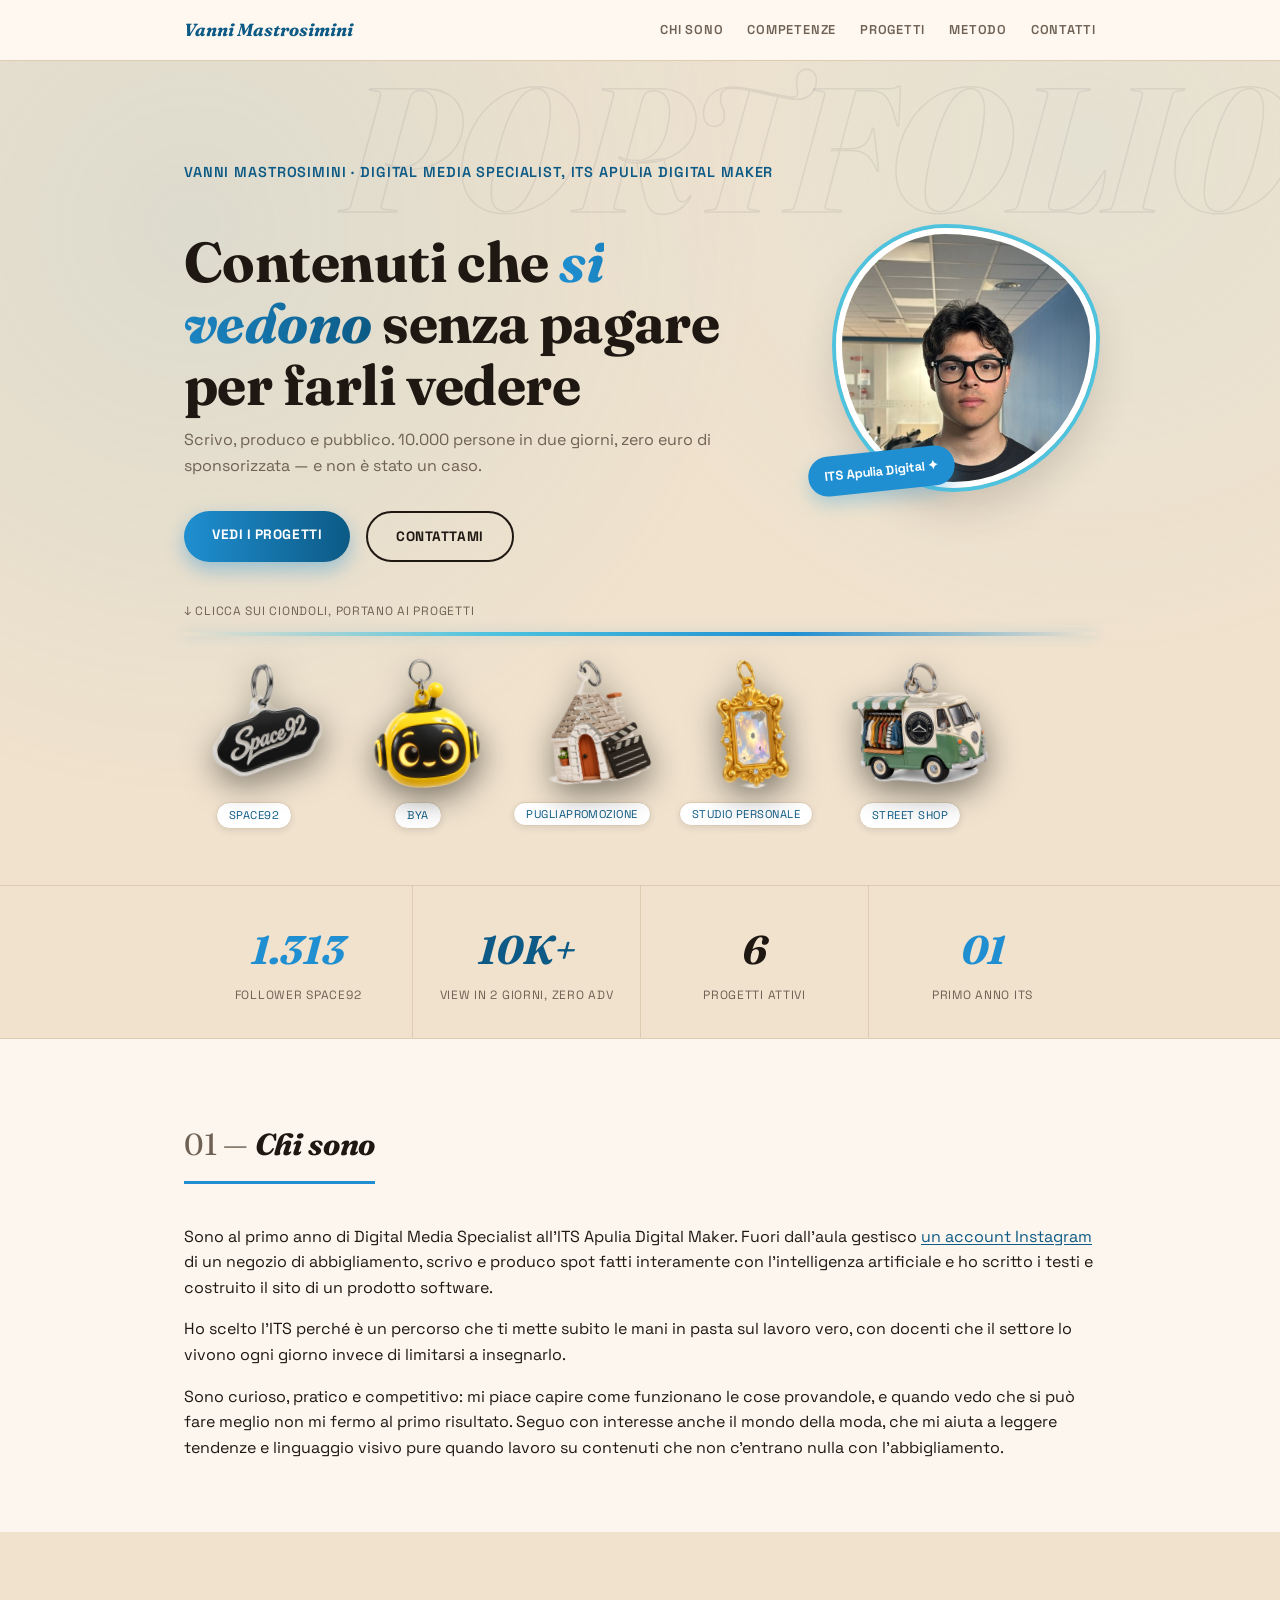
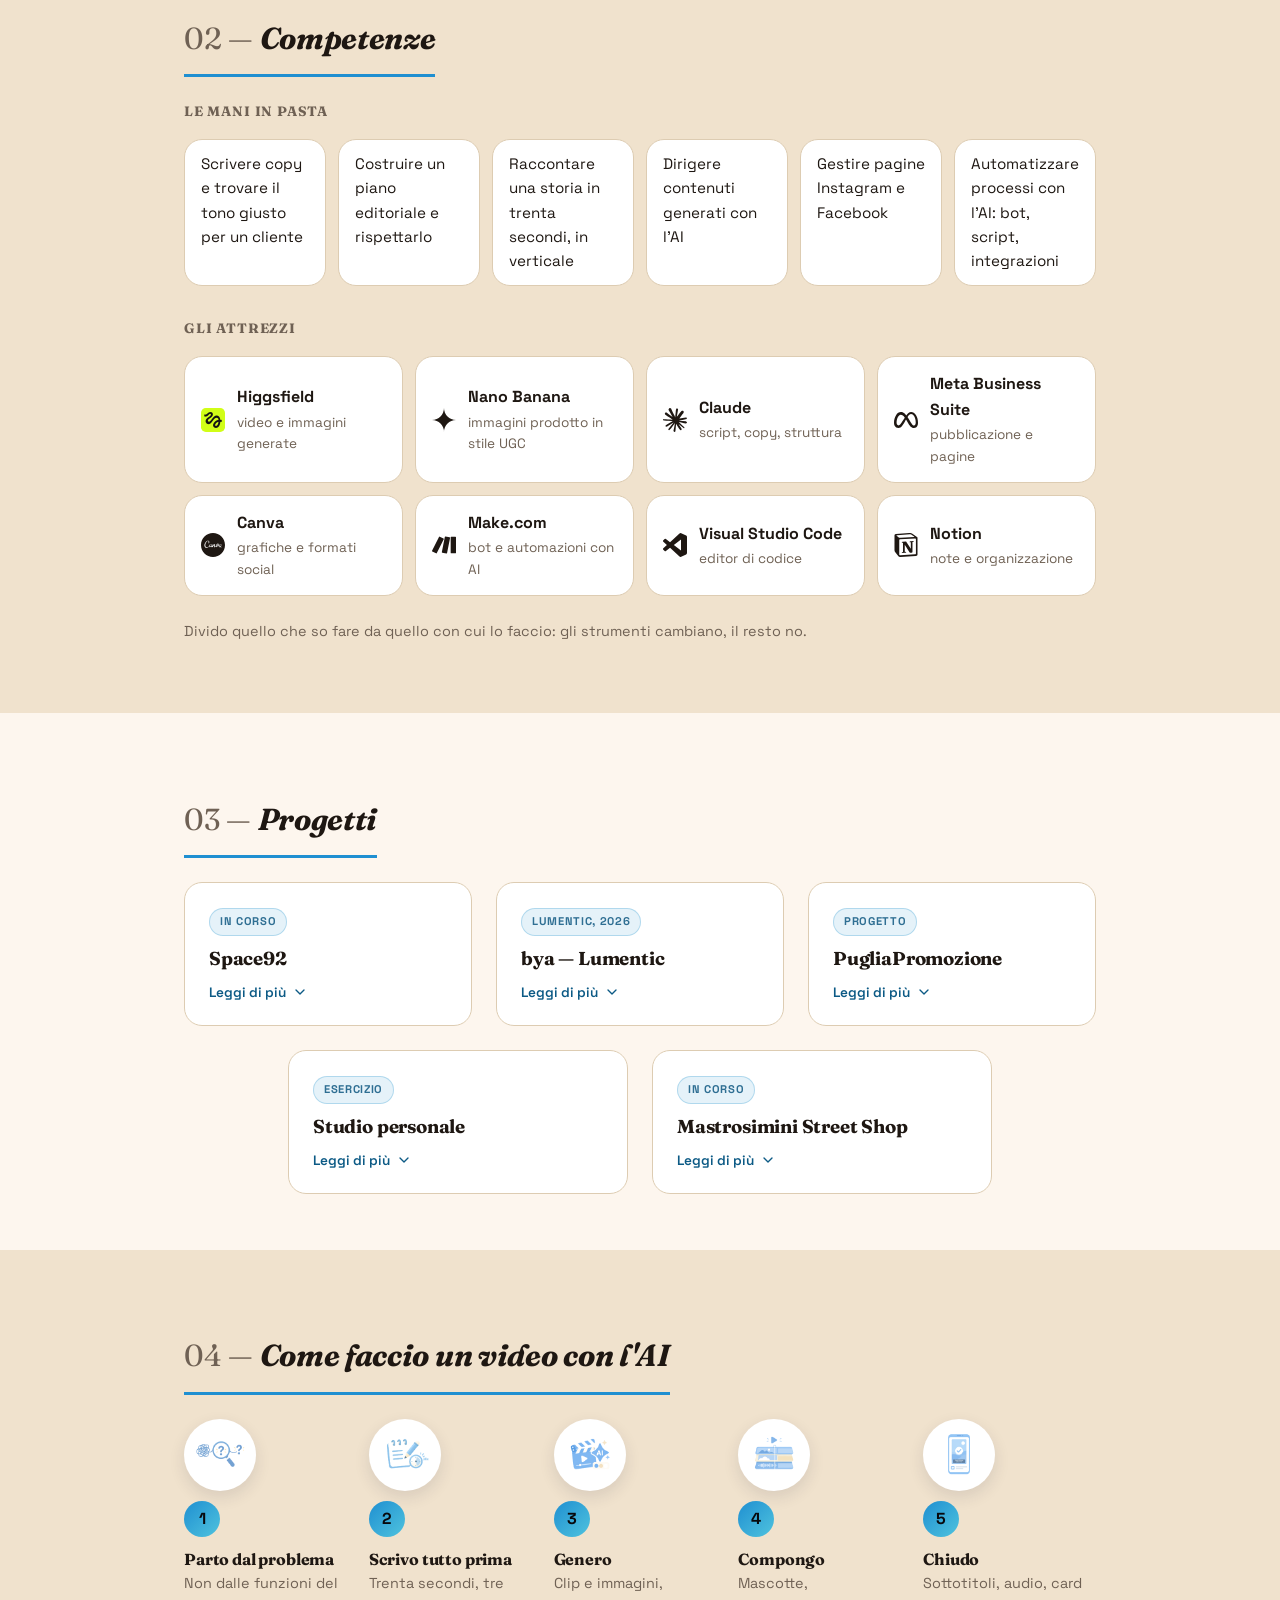
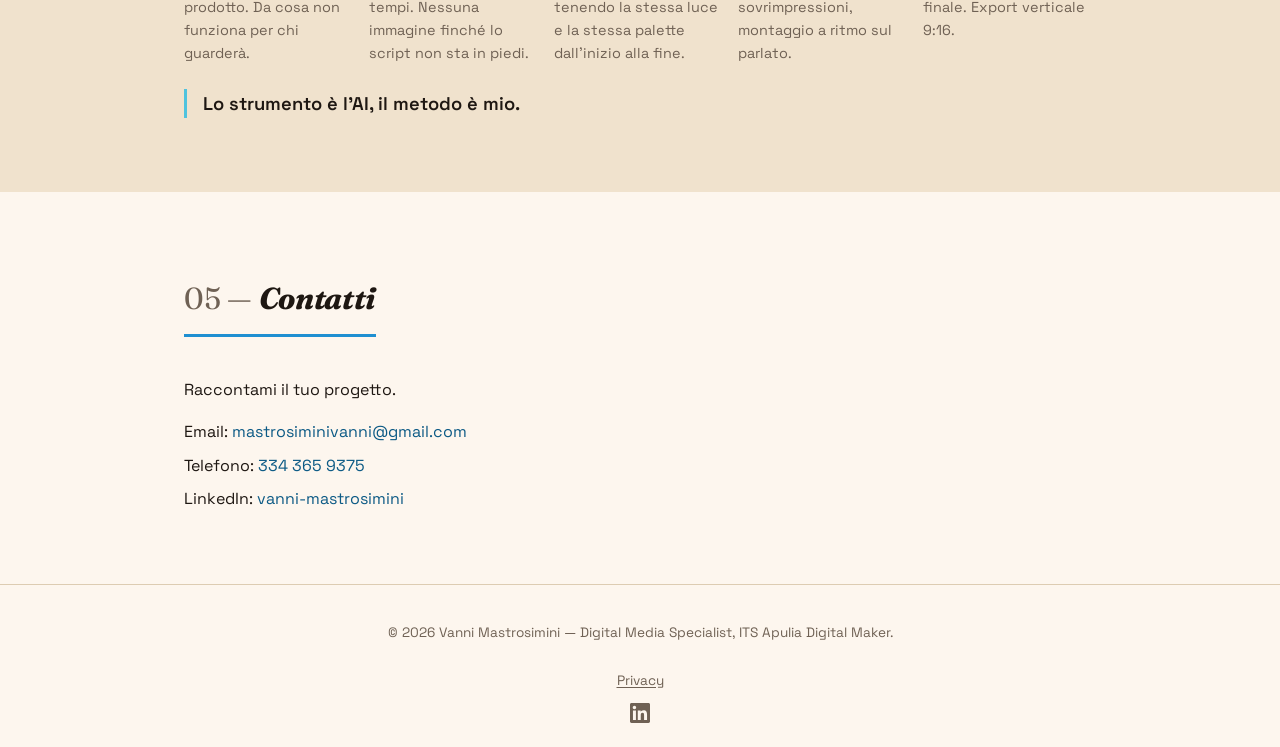
==== commit 8d8ada57: "Fix missing keyring line and cards stretching together on open - The CSS-only fit-content/::before t" ====
--- a/index.html
+++ b/index.html
@@ -62,6 +62,7 @@
 
     <div class="keyring">
       <p class="keyring-hint">↓ Clicca sui ciondoli, portano ai progetti</p>
+      <div class="keyring-bar"></div>
       <div class="keyring-charms">
         <a href="https://www.instagram.com/space92_teresa/" target="_blank" rel="noopener" class="charm-link" title="Space92" style="--i:0; --amp:9deg; --dur:2.8s">
           <img src="images/keychain-space92.png" alt="Portachiavi Space92" class="keychain-charm" width="280" height="280" loading="lazy">
@@ -383,6 +384,19 @@
 document.querySelectorAll('.reveal').forEach(function (el) {
   revealObserver.observe(el);
 });
+
+var keyringBar = document.querySelector('.keyring-bar');
+var keyringCharms = document.querySelector('.keyring-charms');
+
+function sizeKeyringBar() {
+  if (keyringBar && keyringCharms) {
+    keyringBar.style.width = keyringCharms.getBoundingClientRect().width + 'px';
+  }
+}
+
+sizeKeyringBar();
+window.addEventListener('resize', sizeKeyringBar);
+window.addEventListener('load', sizeKeyringBar);
 
 function formatStatValue(value, el) {
   var pad = el.getAttribute('data-pad');
--- a/style.css
+++ b/style.css
@@ -452,6 +452,7 @@
 .projects-grid {
   display: flex;
   flex-wrap: wrap;
+  align-items: flex-start;
   justify-content: center;
   gap: 24px;
   perspective: 1200px;
@@ -534,26 +535,18 @@
   margin: 0 0 10px;
 }
 
-.keyring-charms {
-  position: relative;
-  display: flex;
-  flex-wrap: wrap;
-  width: fit-content;
-  max-width: 100%;
-  gap: 24px;
-  padding-top: 20px;
-}
-
-.keyring-charms::before {
-  content: '';
-  position: absolute;
-  top: 0;
-  left: 0;
-  right: 0;
+.keyring-bar {
   height: 4px;
   border-radius: 2px;
   background: linear-gradient(90deg, transparent, var(--accent-2), var(--accent), transparent);
   box-shadow: 0 0 12px rgba(79, 168, 216, 0.3);
+}
+
+.keyring-charms {
+  display: flex;
+  flex-wrap: wrap;
+  gap: 24px;
+  padding-top: 20px;
 }
 
 .charm-link {
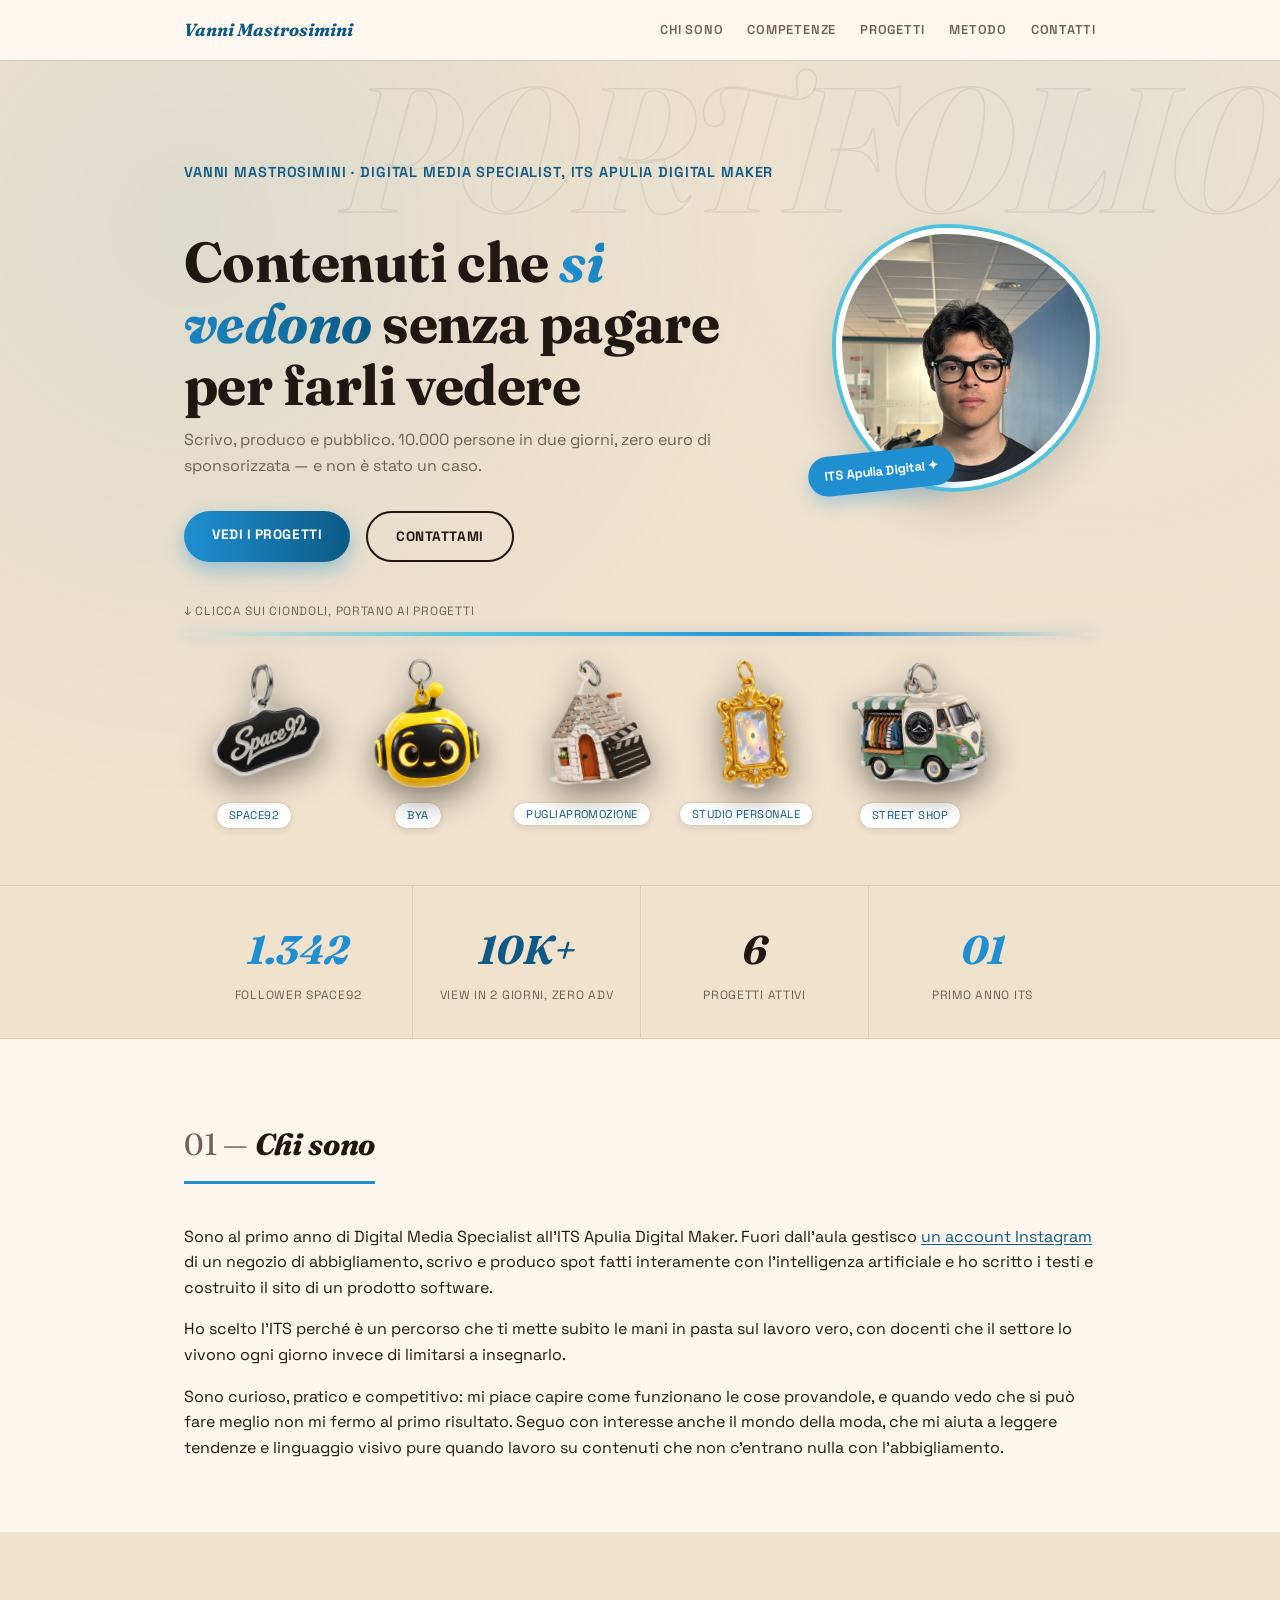
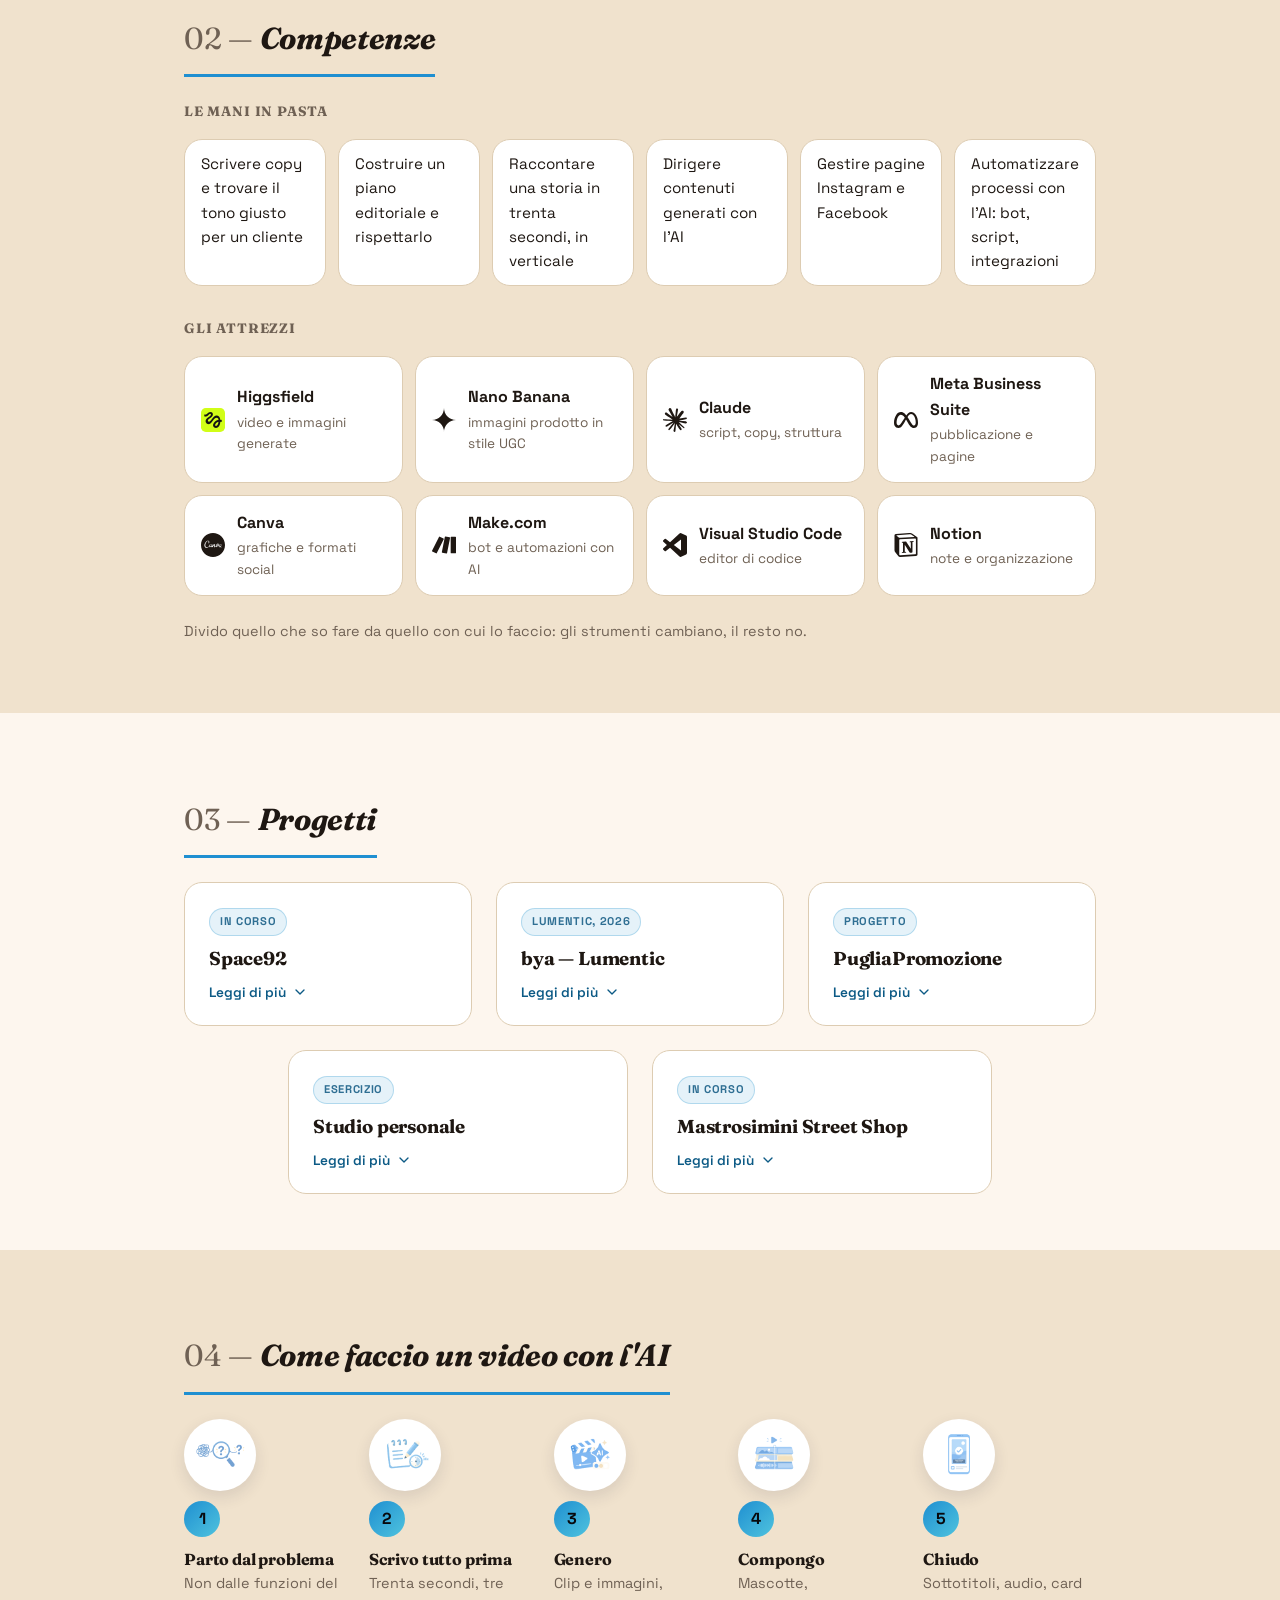
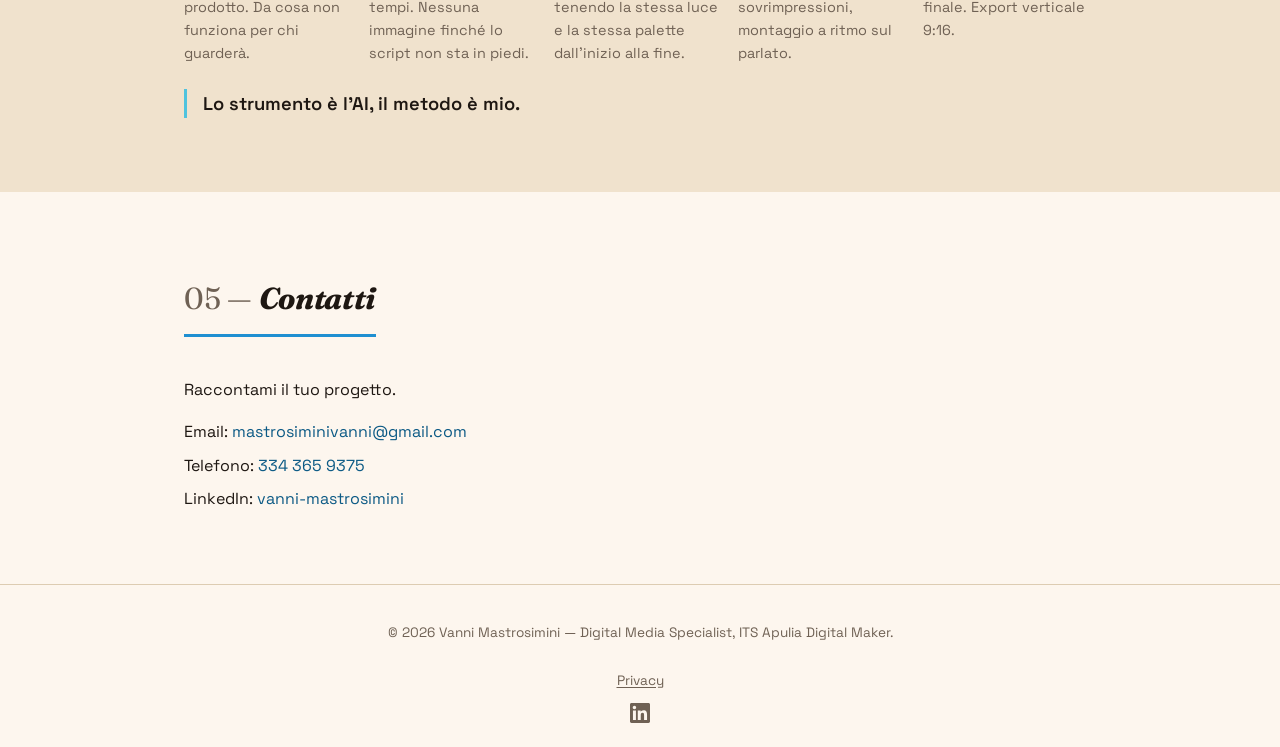
==== commit 7ee871f6: "Make project card accordion exclusive (one open at a time) Opening a card now closes any other card " ====
--- a/index.html
+++ b/index.html
@@ -321,12 +321,32 @@
 </footer>
 
 <script>
-document.querySelectorAll('.project-toggle').forEach(function (btn) {
+var allProjectToggles = document.querySelectorAll('.project-toggle');
+
+function closeProjectCard(otherBtn) {
+  var otherCard = otherBtn.closest('.project-card');
+  var otherDetails = otherCard.querySelector('.project-details');
+  otherBtn.setAttribute('aria-expanded', 'false');
+  otherCard.classList.remove('open');
+  otherBtn.querySelector('span').textContent = 'Leggi di più';
+  otherDetails.style.maxHeight = '0px';
+}
+
+allProjectToggles.forEach(function (btn) {
   var card = btn.closest('.project-card');
   var details = card.querySelector('.project-details');
 
   btn.addEventListener('click', function () {
     var expanded = btn.getAttribute('aria-expanded') === 'true';
+
+    if (!expanded) {
+      allProjectToggles.forEach(function (otherBtn) {
+        if (otherBtn !== btn && otherBtn.getAttribute('aria-expanded') === 'true') {
+          closeProjectCard(otherBtn);
+        }
+      });
+    }
+
     btn.setAttribute('aria-expanded', String(!expanded));
     card.classList.toggle('open', !expanded);
     btn.querySelector('span').textContent = expanded ? 'Leggi di più' : 'Mostra meno';
